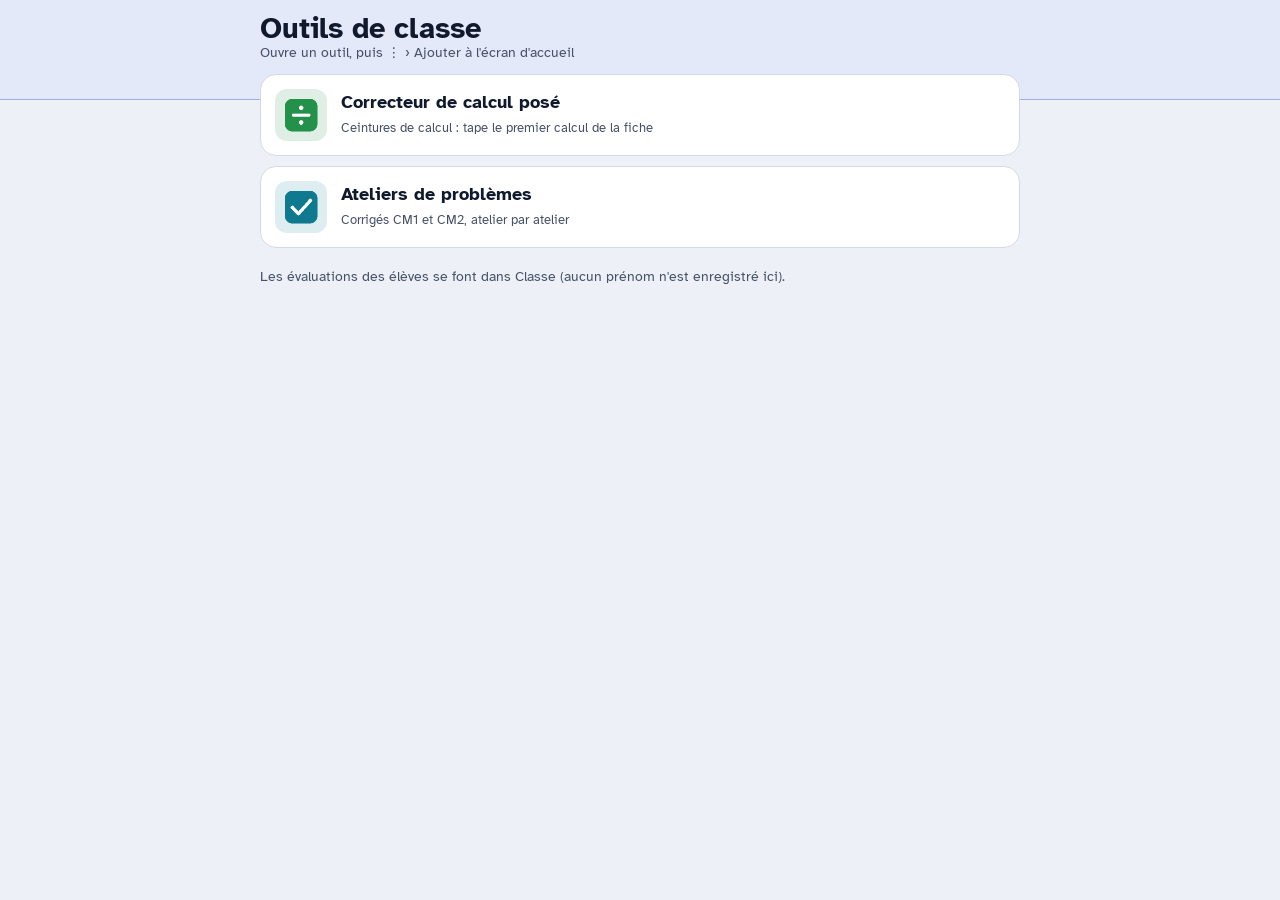
==== index.html @ e7f75148 "Correcteurs 2.0.0 : charte Repères, Ateliers de problèmes installable, évaluations dans Classe Co-Au" ====
<!doctype html>
<html lang="fr">
<head>
<meta charset="utf-8">
<meta name="viewport" content="width=device-width,initial-scale=1">
<title>Outils de classe</title>
<link href="https://fonts.googleapis.com/css2?family=Atkinson+Hyperlegible:wght@400;700&display=swap" rel="stylesheet">
<link rel="stylesheet" href="commun/charte.css">
<style>
.outils{display:grid;gap:10px;margin-top:-26px;position:relative}
.outil{display:flex;align-items:center;gap:14px;padding:14px;border-radius:var(--arrondi-l);background:var(--surface);border:1px solid var(--trait);text-decoration:none;color:var(--encre)}
.outil img{width:52px;height:52px;border-radius:12px}
.outil b{display:block;font-size:1.1rem}.outil small{color:var(--encre-douce)}
</style>
</head>
<body>
<header class="entete"><div class="shell bar"><h1>Outils de classe<small>Ouvre un outil, puis ⋮ › Ajouter à l'écran d'accueil</small></h1></div></header>
<main class="shell">
  <div class="outils">
    <a class="outil" href="correcteur/"><img src="correcteur/icon-192.png" alt=""><span><b>Correcteur de calcul posé</b><small>Ceintures de calcul : tape le premier calcul de la fiche</small></span></a>
    <a class="outil" href="problemes/"><img src="problemes/icon-192.png" alt=""><span><b>Ateliers de problèmes</b><small>Corrigés CM1 et CM2, atelier par atelier</small></span></a>
  </div>
  <p class="aide" style="margin:18px 0">Les évaluations des élèves se font dans Classe (aucun prénom n'est enregistré ici).</p>
</main>
</body>
</html>
---- commun/charte.css ----
/* Outils de classe · styles communs · Charte Repères v1 (https://claude.ai/artifact/RKLZNL68x5ANnfwqg8MiKA)
   Chaque page définit --outil (sa couleur) ; tout le reste vient d'ici. */
:root{
  --fond:#EDF1F7;--surface:#FFFFFF;--surface-2:#F4F6FA;--encre:#111A2C;--encre-douce:#475166;--trait:#D3DAE5;
  --action:#2453C7;--action-douce:#E3EBFD;--cm1:#2E8B57;--cm2:#D9772B;--valide:#1F7A45;--attention:#B45309;--danger:#B42318;
  --outil-calcul:#23914A;--outil-problemes:#0F7A8F;
  --police:"Atkinson Hyperlegible",system-ui,sans-serif;--arrondi-s:8px;--arrondi-m:12px;--arrondi-l:16px;--cible:48px;
  --outil:var(--action);--sur-outil:#FFFFFF;
}
@media (prefers-color-scheme:dark){:root{
  --fond:#0F1522;--surface:#172033;--surface-2:#1E2940;--encre:#E9EEF7;--encre-douce:#A3AEC2;--trait:#2C3852;
  --action:#7EA2FF;--action-douce:#1F2D52;--cm1:#5CC48A;--cm2:#F2A35E;--valide:#5CC97F;--attention:#F5A83C;--danger:#F97066;
  --outil-calcul:#5CC97F;--outil-problemes:#3BB8D6;--sur-outil:#0F1522;color-scheme:dark;
}}
*{box-sizing:border-box}
body{margin:0;background:var(--fond);color:var(--encre);font:16px/1.45 var(--police)}
button,input,select{font:inherit;color:inherit}
button{cursor:pointer;touch-action:manipulation}
:focus-visible{outline:2px solid var(--action);outline-offset:2px}
[hidden]{display:none!important}
.shell{width:min(100% - 28px,760px);margin-inline:auto}

/* En-tête : teinte pâle de la couleur de l'outil, jamais d'aplat vif */
.entete{background:color-mix(in srgb,var(--outil) 13%,var(--surface));border-bottom:1px solid color-mix(in srgb,var(--outil) 30%,var(--trait));padding:12px 0 38px}
.entete .bar{display:flex;align-items:center;gap:10px;min-height:var(--cible)}
.entete .tuile{flex:none;display:grid;place-items:center;width:40px;height:40px;border-radius:10px;background:var(--outil);color:var(--sur-outil)}
.entete .tuile svg{width:22px;height:22px}
.entete h1{margin:0;font-size:clamp(1.35rem,5vw,1.8rem);line-height:1.15;flex:1;min-width:0}
.entete h1 small{display:block;font-size:.85rem;font-weight:400;color:var(--encre-douce)}
.retour{display:inline-flex;align-items:center;gap:6px;min-height:var(--cible);padding:0 12px;border-radius:var(--arrondi-m);color:var(--action);text-decoration:none;font-weight:700}
.retour:hover{background:var(--surface)}

/* Cartes et boutons */
.carte{background:var(--surface);border:1px solid var(--trait);border-radius:var(--arrondi-l);padding:14px;box-shadow:0 1px 2px rgba(17,26,44,.06)}
.carte.flotte{margin-top:-26px;position:relative}
.btn{display:inline-flex;align-items:center;justify-content:center;gap:7px;min-height:var(--cible);padding:0 16px;border-radius:var(--arrondi-m);border:1px solid var(--trait);background:var(--surface);font-weight:700;text-decoration:none;color:var(--encre)}
.btn:hover{border-color:var(--encre-douce)}
.btn.plein{background:var(--outil);border-color:var(--outil);color:var(--sur-outil)}
.btn.doux{background:color-mix(in srgb,var(--outil) 12%,var(--surface));border-color:transparent}
.btn.petit{min-height:38px;padding:0 12px;font-size:.9rem}
.btn:disabled{opacity:.45;cursor:default}
.btn svg{width:18px;height:18px;flex:none}
.seg{display:inline-flex;gap:4px;padding:4px;border-radius:var(--arrondi-m);background:var(--surface-2)}
.seg button{min-height:42px;min-width:64px;border:0;border-radius:9px;background:transparent;font-weight:700}
.seg button[aria-pressed=true]{background:var(--sel,var(--outil));color:var(--sur-outil)}
.niv{display:inline-block;font-size:.72rem;font-weight:700;border-radius:var(--arrondi-s);padding:1px 7px;color:var(--sur-outil);background:var(--encre-douce);white-space:nowrap}
.niv.cm1{background:var(--cm1)}.niv.cm2{background:var(--cm2)}
.aide{color:var(--encre-douce);font-size:.9rem}
.msg{margin:8px 0 0;font-size:.9rem;color:var(--attention)}.msg:empty{display:none}

/* Évaluations (pages ouvertes dans Classe) */
.evals{margin:12px 0;background:var(--surface);border:1px solid var(--trait);border-radius:var(--arrondi-l)}
.evals>summary{display:flex;align-items:center;gap:10px;min-height:56px;padding:6px 14px;cursor:pointer;list-style:none;font-weight:700}
.evals>summary::-webkit-details-marker{display:none}
.evals>summary::after{content:'›';margin-left:auto;font-size:1.4rem;color:var(--encre-douce);transition:transform .15s}
.evals[open]>summary::after{transform:rotate(90deg)}
.evals .tuile-s{display:grid;place-items:center;width:32px;height:32px;border-radius:9px;background:var(--outil);color:var(--sur-outil);flex:none}
.evals .tuile-s svg{width:18px;height:18px}
.evals .compte{font-weight:400;color:var(--encre-douce);font-size:.9rem}
.evals .sync{font-weight:400;font-size:.8rem;color:var(--encre-douce);display:inline-flex;align-items:center;gap:5px}
.evals .sync::before{content:'';width:8px;height:8px;border-radius:50%;background:var(--valide)}
.evals .sync.att::before{background:var(--attention)}.evals .sync.err{color:var(--danger);font-weight:700}.evals .sync.err::before{background:var(--danger)}
.evbody{padding:0 14px 14px;border-top:1px solid var(--trait)}
.evtools{display:flex;flex-wrap:wrap;gap:8px;align-items:center;margin:12px 0 8px}
.evtools .seg button{min-width:0;padding:0 10px;min-height:38px;font-size:.88rem}
.evlist{list-style:none;margin:0;padding:0;display:grid;column-gap:18px}
@media (min-width:700px){.evlist{grid-template-columns:1fr 1fr}}
.evlist li{display:flex;align-items:center;justify-content:space-between;gap:8px;padding:5px 0;border-top:1px solid var(--trait);min-width:0}
.evlist .nom{min-width:0;overflow-wrap:anywhere;display:flex;flex-direction:column}
.evlist .nom small{font-size:.75rem;color:var(--encre-douce)}
.marks{display:grid;grid-template-columns:repeat(4,44px);gap:4px;flex:none}
.mk{min-height:40px;padding:0;border:1px solid var(--trait);border-radius:var(--arrondi-s);font-size:.78rem;font-weight:700;background:var(--h);color:#14261F}
.mk[data-m=A]{--h:#DCEBE2;--s:#1F5C40;--si:#fff}.mk[data-m=AR]{--h:#E5F2DE;--s:#8FCB7C;--si:#12301C}
.mk[data-m=ECA]{--h:#FFF4CC;--s:#F5C842;--si:#3A2C05}.mk[data-m=NA]{--h:#F9E3E3;--s:#B42318;--si:#fff}
.mk[aria-pressed=true]{background:var(--s);color:var(--si);border:2px solid var(--encre)}
.mk[aria-pressed=true]::before{content:'✓ ';font-size:.8em}
.evplace{margin-top:10px}.evplace>summary{cursor:pointer;font-weight:700;padding:6px 0}
.evplace select{border:1px solid var(--trait);border-radius:var(--arrondi-s);background:var(--surface);padding:4px 6px}
.legende{margin:10px 0 0;font-size:.82rem;color:var(--encre-douce)}

/* Lien vers Classe dans l'appli installée */
.vers-classe{display:flex;align-items:center;gap:10px;flex-wrap:wrap;margin:12px 0;padding:10px 14px;border-radius:var(--arrondi-l);background:var(--action-douce);font-size:.92rem}

.toast{position:fixed;left:50%;bottom:calc(84px + env(safe-area-inset-bottom));transform:translateX(-50%);background:var(--encre);color:var(--fond);padding:10px 16px;border-radius:var(--arrondi-m);opacity:0;transition:opacity .2s;pointer-events:none;z-index:50;max-width:90vw}
.toast.on{opacity:1}
@media print{.entete,.evals,.vers-classe,.dock,.nav,.toast{display:none!important}}
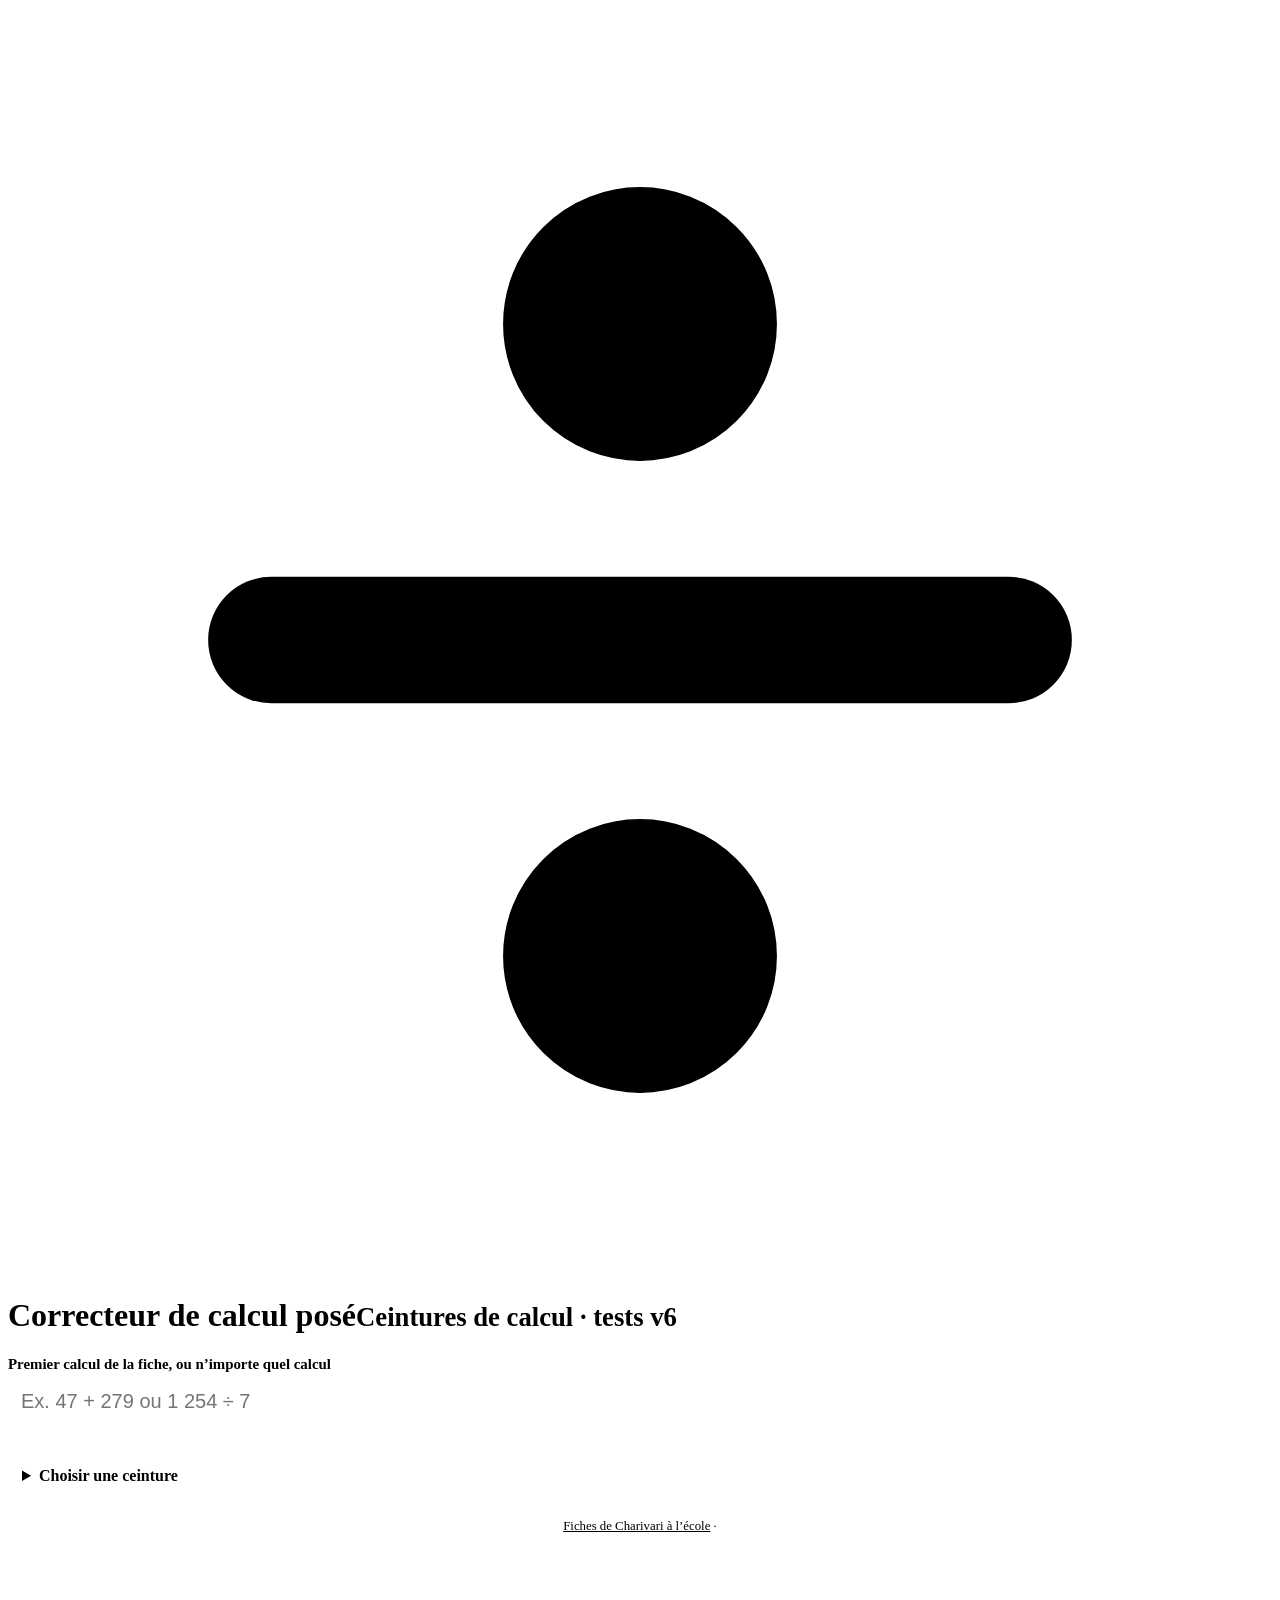
==== commit 3392532b: "Add files via upload" ====
--- a/index.html
+++ b/index.html
@@ -1,26 +1,463 @@
 <!doctype html>
+<!-- TECHNIQUE
+Fiche d'identité
+- Rôle : corriger vite une fiche de ceinture de calcul posé (Charivari) en tapant son premier calcul, et évaluer les élèves fiche par fiche.
+- Quand : en classe, pendant ou après les ceintures, téléphone en main ; le soir sur l'ordinateur pour faire le point.
+- Où : téléphone (appli installée, corrigés seuls) ; Classe sur téléphone et ordinateur (corrigés + évaluations).
+- Écran n° 1 : la recherche avec le pavé numérique ; le corrigé s'affiche dès qu'une seule fiche correspond.
+- Ce qu'il ne fait pas : pas de liste d'élèves à lui (elle vient de Classe › Maths) ; pas de problèmes (Ateliers de problèmes).
+Version : voir VERSION (et CACHE dans sw.js, à changer ensemble).
+Charte Repères v1 (commun/charte.css), couleur de l'outil --outil-calcul.
+Deux modes, un seul fichier :
+- appli installée (github.io ou ?mode=app) : corrigés seuls, hors ligne, AUCUN prénom (dépôt public) ; fichiers communs dans ../commun/
+- page de Classe (correcteur.html) : + évaluations A/AR/ECA/NA (commun/eval.js, base evals/calcul, clé « Ceinture-Fiche », ex. « Jaune-B ») ; fichiers communs dans outils/
+Données : commun/fiches-calcul.js (window.FICHES_CALCUL). Calculs exacts en BigInt (pas d'erreur d'arrondi sur les décimaux).
+Historique :
+- 2.3.0 (2026-11-15) 5 derniers calculs de la calculatrice sous le pavé quand le champ est vide (localStorage « correcteur-derniers-calculs », par appareil) ;
+  gardés quand on quitte le calcul (Nouveau calcul, Échap, Entrée, champ vidé, appli mise de côté), touche pour reprendre, « Effacer la liste » confirmé.
+- 2.2.0 (2026-11-15) plus de 2e cadre de saisie (les 2 fiches au même 1er calcul sont proposées en boutons, avec leur 2e calcul) ;
+  calculatrice libre : un calcul complet qui n'ouvre aucune fiche affiche son résultat sous le pavé (étapes au toucher),
+  division à l'unité, au dixième et au centième avec le reste ; + et − acceptent plusieurs nombres.
+- 2.1.0 (2026-11-15) un « A » sur une fiche valide aussi en A les ceintures précédentes pas encore validées (clé de ceinture seule, ex. « Blanche » : on n'écrit jamais sur les fiches) ;
+  réglage « Ceintures d'avant : auto » (localStorage, par appareil, oui par défaut) ; une seule étape à annuler (setMany).
+- 2.0.0 (2026-11-15) charte Repères, évaluations dans Classe (filtre par groupe, ceinture acquise, PDF, Ctrl+Z), fiches dans un fichier de données.
+- 1.0.0 (2026-11-15) version reçue + installation, bouton Retour, Échap, numéro de version.
+-->
 <html lang="fr">
 <head>
 <meta charset="utf-8">
 <meta name="viewport" content="width=device-width,initial-scale=1">
-<title>Outils de classe</title>
+<meta name="theme-color" content="#E0EFE5">
+<title>Correcteur de calcul posé</title>
+<link rel="preconnect" href="https://fonts.googleapis.com"><link rel="preconnect" href="https://fonts.gstatic.com" crossorigin>
 <link href="https://fonts.googleapis.com/css2?family=Atkinson+Hyperlegible:wght@400;700&display=swap" rel="stylesheet">
-<link rel="stylesheet" href="commun/charte.css">
+<script>
+var MODE_APP = /github\.io$/.test(location.hostname) || /[?&]mode=app/.test(location.search);
+var COMMUN = MODE_APP ? '../commun/' : 'outils/';
+document.write('<link rel="stylesheet" href="' + COMMUN + 'charte.css">');
+if (MODE_APP) document.write('<link rel="manifest" href="manifest.webmanifest"><link rel="icon" href="icon-192.png"><link rel="apple-touch-icon" href="icon-192.png">');
+</script>
 <style>
-.outils{display:grid;gap:10px;margin-top:-26px;position:relative}
-.outil{display:flex;align-items:center;gap:14px;padding:14px;border-radius:var(--arrondi-l);background:var(--surface);border:1px solid var(--trait);text-decoration:none;color:var(--encre)}
-.outil img{width:52px;height:52px;border-radius:12px}
-.outil b{display:block;font-size:1.1rem}.outil small{color:var(--encre-douce)}
+:root{--outil:var(--outil-calcul)}
+main{padding-bottom:100px}
+label{display:block;font-weight:700;margin-bottom:6px;font-size:.93rem}
+.saisie{width:100%;border:1px solid var(--trait);border-radius:var(--arrondi-m);padding:11px 13px;font-size:1.25rem;background:var(--surface-2);min-height:var(--cible)}
+#history{display:flex;flex-wrap:wrap;gap:6px;margin-top:10px}#history:empty{display:none}
+#history .calc-tag{flex-basis:100%;margin:0}
+#history button{min-height:40px;border:1px solid var(--trait);background:var(--surface-2);border-radius:999px;padding:4px 12px;font-size:.88rem;font-variant-numeric:tabular-nums}
+#history button b{color:var(--outil)}
+#history .vider{color:var(--encre-douce);border-style:dashed}
+#calc-result:empty{display:none}
+#calc-result{margin-top:10px}
+#calc-result .calc{border-color:color-mix(in srgb,var(--outil) 45%,var(--trait))}
+#calc-result .answer{font-size:1.25rem}
+.calc-tag{font-size:.78rem;font-weight:700;color:var(--encre-douce);margin:0 0 2px}
+.keypad{display:grid;grid-template-columns:repeat(4,1fr);gap:6px;margin-top:10px}
+.keypad button{min-height:var(--cible);border:1px solid var(--trait);border-radius:10px;background:var(--surface-2);font-size:1.15rem;font-weight:700}
+.keypad button.op{background:color-mix(in srgb,var(--outil) 14%,var(--surface));color:var(--encre)}
+#status{font-size:.9rem;color:var(--encre-douce);margin:10px 0 0}#status:empty{display:none}
+#choices{display:flex;flex-wrap:wrap;gap:7px}#choices:empty{display:none}
+.choice{border:1px solid var(--trait);background:var(--surface);border-radius:10px;padding:9px 11px;text-align:left;margin-top:8px;font-size:.9rem;min-height:var(--cible)}
+.choice.go{background:var(--outil);border-color:var(--outil);color:var(--sur-outil);font-weight:700}
+.choice small{display:block;color:var(--encre-douce);margin-top:2px}
+#correction{margin-top:18px}
+.sheet-title{display:flex;align-items:center;gap:12px;background:var(--surface);border:1px solid var(--trait);border-radius:var(--arrondi-l);padding:12px 14px;margin-bottom:8px}
+.ceint{flex:none;width:40px;height:40px;border-radius:10px;background:var(--belt);box-shadow:inset 0 0 0 1px rgba(0,0,0,.12);display:grid;place-items:center;color:#fff;font-weight:700}
+h2{font-size:1.2rem;margin:0}
+.sheet-title p{margin:0;color:var(--encre-douce);font-size:.86rem}
+.calc{border:1px solid var(--trait);background:var(--surface);border-radius:var(--arrondi-m);margin:6px 0}
+.calc summary{display:grid;grid-template-columns:26px minmax(0,1fr) auto 12px;align-items:center;gap:8px;padding:10px 12px;min-height:54px;cursor:pointer;list-style:none}
+.calc summary::-webkit-details-marker{display:none}
+.calc summary::after{content:'›';font-size:1.4rem;color:var(--encre-douce)}
+.calc[open] summary::after{transform:rotate(90deg)}
+.num{color:var(--encre-douce);font-size:.78rem;text-align:center}
+.expr,.answer,.work{font-variant-numeric:tabular-nums}
+.expr{font-size:clamp(.88rem,3.4vw,1.05rem);font-weight:700}
+.answer{text-align:right;font-weight:700;color:var(--outil);white-space:nowrap;font-size:1.05rem}
+.expr small,.answer small{display:block;font-size:.74rem;font-weight:400;color:var(--encre-douce);margin-top:2px}
+.work{padding:12px 14px;border-top:1px solid var(--trait);background:var(--surface-2);border-radius:0 0 var(--arrondi-m) var(--arrondi-m);font-size:.92rem;overflow:auto}
+.work p{margin:8px 0 0}
+.stack{display:grid;grid-template-columns:max-content auto;gap:4px 12px;align-items:center;width:max-content;max-width:100%}
+.stack code{text-align:right;white-space:pre;font-size:1rem}
+.stack small{color:var(--encre-douce)}
+.rule{height:1px;background:var(--encre-douce);grid-column:1/2}
+.division{border-collapse:collapse;width:100%;text-align:right;white-space:nowrap}
+.division th,.division td{padding:5px 3px;border-bottom:1px solid var(--trait)}
+.division th{font-size:.78rem;color:var(--encre-douce)}
+.browse{margin-top:17px;background:var(--surface);border:1px solid var(--trait);border-radius:var(--arrondi-l);padding:8px 14px}
+.browse summary{cursor:pointer;font-weight:700;padding:8px 0}
+.belt{display:flex;align-items:center;gap:8px;border-top:1px solid var(--trait);padding:6px 0}
+.belt .dot{flex:none;width:22px;height:22px;border-radius:6px;background:var(--belt);box-shadow:inset 0 0 0 1px rgba(0,0,0,.12)}
+.belt span{flex:1;font-size:.95rem;font-weight:700}
+.belt button{min-width:44px;min-height:44px;border:1px solid var(--trait);background:var(--surface-2);border-radius:var(--arrondi-s);font-weight:700}
+.belt button[aria-current=true]{background:var(--outil);border-color:var(--outil);color:var(--sur-outil)}
+footer{text-align:center;margin:18px 0;font-size:.8rem;color:var(--encre-douce)}
+footer a{color:var(--encre-douce)}
+.dock{position:fixed;bottom:0;left:0;right:0;text-align:center;background:color-mix(in srgb,var(--fond) 94%,transparent);padding:9px 15px calc(9px + env(safe-area-inset-bottom));border-top:1px solid var(--trait);z-index:5}
+.dock .btn{width:min(100%,608px)}
 </style>
 </head>
 <body>
-<header class="entete"><div class="shell bar"><h1>Outils de classe<small>Ouvre un outil, puis ⋮ › Ajouter à l'écran d'accueil</small></h1></div></header>
+<header class="entete"><div class="shell bar">
+  <a class="retour" href="index.html" id="back" data-cnav-hide hidden>← Classe</a>
+  <span class="tuile" aria-hidden="true"><svg viewBox="0 0 24 24" fill="none" stroke="currentColor" stroke-width="2.4" stroke-linecap="round"><circle cx="12" cy="6" r="1.4" fill="currentColor"/><path d="M5 12h14"/><circle cx="12" cy="18" r="1.4" fill="currentColor"/></svg></span>
+  <h1>Correcteur de calcul posé<small>Ceintures de calcul · tests v6</small></h1>
+</div></header>
 <main class="shell">
-  <div class="outils">
-    <a class="outil" href="correcteur/"><img src="correcteur/icon-192.png" alt=""><span><b>Correcteur de calcul posé</b><small>Ceintures de calcul : tape le premier calcul de la fiche</small></span></a>
-    <a class="outil" href="problemes/"><img src="problemes/icon-192.png" alt=""><span><b>Ateliers de problèmes</b><small>Corrigés CM1 et CM2, atelier par atelier</small></span></a>
-  </div>
-  <p class="aide" style="margin:18px 0">Les évaluations des élèves se font dans Classe (aucun prénom n'est enregistré ici).</p>
+  <section class="carte flotte" aria-label="Recherche de fiche">
+    <label for="first">Premier calcul de la fiche, ou n’importe quel calcul</label>
+    <input id="first" class="saisie" placeholder="Ex. 47 + 279 ou 1 254 ÷ 7" autocomplete="off" spellcheck="false" inputmode="none">
+    <div id="keypad" class="keypad" aria-label="Clavier de calcul"></div>
+    <div id="history" aria-label="Derniers calculs"></div>
+    <p id="status" role="status"></p>
+    <div id="calc-result" aria-live="polite"></div>
+    <div id="choices"></div>
+  </section>
+  <section id="correction" aria-label="Corrigé" hidden></section>
+  <details id="browse" class="browse">
+    <summary>Choisir une ceinture</summary>
+    <div id="catalog"></div>
+  </details>
+  <div id="evals-app"></div>
+  <footer><a href="https://www.charivarialecole.fr/archives/8508">Fiches de Charivari à l’école</a> · <span id="version"></span></footer>
 </main>
+<div class="dock" id="dock" hidden><button class="btn plein" id="reset" type="button" title="Nouvelle fiche (Échap)">↺ &nbsp;Nouvelle fiche</button></div>
+<div id="toast" class="toast" role="status"></div>
+<script>document.write('<script src="' + COMMUN + 'fiches-calcul.js"><\/script>' + (MODE_APP ? '' : '<script src="' + COMMUN + 'eval.js"><\/script>'));</script>
+<script>
+const VERSION = "2.3.0";
+const CLASSE_URL = "https://claude.ai/artifact/Fjw3PS19NxsGxkekSUaoZA";
+const SOURCE_FICHES = window.FICHES_CALCUL;
+const belts = SOURCE_FICHES.trim().split(/\n(?=[A-Z][^\n]*\|)/).map(block => {
+  const [head, ...variants] = block.split("\n");
+  const [name, color, precision] = head.split("|");
+  return {name, color, sheets: variants.map((line, index) => ({
+    name, color, label: "ABC"[index] ?? "D",
+    printLabel: name === "Brillante" && index === 2 ? "A" : null,
+    operations: line.split(";").map(raw => {
+      const [expression, rank] = raw.split("@");
+      return {expression, rank: Number(rank ?? precision)};
+    })
+  }))};
+});
+const sheets = belts.flatMap(belt => belt.sheets);
+const get = id => document.getElementById(id);
+const first = get("first"), correction = get("correction");
+const glyph = {"+":"+","-":"−","*":"×","/":"÷"};
+const places = ["unités","dizaines","centaines","milliers","dizaines de milliers","centaines de milliers"];
+const precisionNames = ["unités","dixièmes","centièmes","millièmes"];
+const power = n => 10n ** BigInt(n);
+const scale = s => s.split(".")[1]?.length ?? 0;
+const integer = s => BigInt(s.replace(".", ""));
+const scaled = (s, n) => integer(s) * power(n - scale(s));
+const spaced = s => s.replace(/\B(?=(\d{3})+(?!\d))/g, " ");
+function format(value, decimals = 0, fixed = false, group = true) {
+  const sign = value < 0n ? "−" : "";
+  const digits = (value < 0n ? -value : value).toString().padStart(decimals + 1, "0");
+  const units = decimals ? digits.slice(0, -decimals) : digits;
+  let fraction = decimals ? digits.slice(-decimals) : "";
+  if (!fixed) fraction = fraction.replace(/0+$/, "");
+  return sign + (group ? spaced(units) : units) + (fraction ? "," + fraction : "");
+}
+const pretty = expression => expression.replace(/\d+(?:\.\d+)?|[+*/-]/g, token =>
+  glyph[token] ? " " + glyph[token] + " " : format(integer(token), scale(token), true));
+const normalize = input => input.toLowerCase().replace(/\s/g, "").replace(/[x×]/g,"*")
+  .replace(/[÷:]/g,"/").replace(/−/g,"-").replace(/,/g,".").replace(/=$/,"");
+const parse = expression => expression.split(/([+*/-])/);
+function divide(a, b, rank) {
+  const divisor = integer(b);
+  const digits = a.split(".");
+  const fractional = (digits[1] ?? "").padEnd(rank, "0").slice(0, rank);
+  const columns = digits[0] + fractional;
+  let remainder = 0n, quotient = 0n;
+  const steps = [];
+  for (let i = 0; i < columns.length; i++) {
+    const current = remainder * 10n + BigInt(columns[i]);
+    const digit = current / divisor;
+    const product = digit * divisor;
+    remainder = current - product;
+    quotient = quotient * 10n + digit;
+    const place = digits[0].length - 1 - i;
+    if (steps.length || digit || place <= 0) {
+      steps.push({place, current, digit, product, remainder});
+    }
+  }
+  const remainderRank = Math.max(scale(a), rank);
+  const rest = scaled(a, remainderRank) - divisor * quotient * power(remainderRank - rank);
+  return {quotient, remainder: rest, remainderRank, steps};
+}
+function stackRow(number, label = "") {
+  return "<code>" + number + "</code><small>" + label + "</small>";
+}
+const rule = '<div class="rule"></div><span></span>';
+function solve(operation) {
+  const {expression, rank} = operation;
+  const [a, op, b] = parse(expression);
+  if (op === "/") {
+    const {quotient, remainder, remainderRank, steps} = divide(a, b, rank);
+    const rankLabel = rank === 1 ? "Au dixième" : rank === 2 ? "Au centième" : "";
+    const rows = steps.map(step => {
+      const label = step.place < 0 ? precisionNames[-step.place] : places[step.place];
+      return "<tr><td>" + [label, step.current, step.digit, step.product, step.remainder].join("</td><td>") + "</td></tr>";
+    }).join("");
+    return {
+      hint: rankLabel,
+      answer: format(quotient, rank, true) + "<small>Reste " + format(remainder) +
+        (remainderRank ? " " + precisionNames[remainderRank] : "") + "</small>",
+      work: '<table class="division"><thead><tr><th>Rang</th><th>À diviser</th><th>Chiffre</th><th>Produit</th><th>Reste</th></tr></thead><tbody>' +
+        rows + "</tbody></table><p>" + pretty(a) + " = " + format(quotient, rank, true) +
+        " × " + pretty(b) + " + " + format(remainder, remainderRank) + "</p>"
+    };
+  }
+  /* + et − : autant de nombres qu'on veut (ex. 120 − 35 − 8) */
+  const parts = parse(expression), nums = parts.filter((_, i) => i % 2 === 0), signs = parts.filter((_, i) => i % 2);
+  const d = Math.max(...nums.map(scale));
+  const result = op === "*" ? integer(a) * integer(b) :
+    nums.reduce((sum, n, i) => i === 0 ? scaled(n,d) : signs[i - 1] === "-" ? sum - scaled(n,d) : sum + scaled(n,d), 0n);
+  const raw = (v,n) => format(v,n,true,false);
+  const totalDecimals = op === "*" ? scale(a) + scale(b) : d;
+  let work;
+  if (op === "*") {
+    const multiplier = b.replace(".", "");
+    let rows = stackRow(integer(a)) + stackRow("× " + integer(b)) + rule;
+    if (multiplier.length > 1) {
+      rows += [...multiplier].reverse().map((digit, i) =>
+        stackRow(integer(a) * BigInt(digit) * power(i), digit + " · " + places[i])).join("") + rule;
+    }
+    rows += stackRow(result);
+    work = '<div class="stack">' + rows + "</div>";
+    if (totalDecimals) {
+      work += "<p>Replacer la virgule à " + totalDecimals + " chiffre" +
+        (totalDecimals > 1 ? "s" : "") + " de la droite → <b>" +
+        format(result,totalDecimals,true) + "</b></p>";
+    }
+  } else {
+    work = '<div class="stack">' + nums.map((n, i) => stackRow((i ? glyph[signs[i - 1]] + " " : "") + raw(scaled(n,d),d))).join("") +
+      rule + stackRow(raw(result,d)) + "</div>";
+  }
+  return {answer: format(result,totalDecimals), hint: "", work};
+}
+let shown, store = null, panel = null;
+const evalHost = document.createElement("div");
+const sheetKey = s => s.name + "-" + s.label;
+function show(sheet, scroll = false) {
+  if (sheet === shown && !scroll) return;
+  shown = sheet;
+  correction.hidden = !sheet;
+  get("dock").hidden = !sheet;
+  markCatalog();
+  if (!sheet) { correction.replaceChildren(); return; }
+  const heading = '<div class="sheet-title" style="--belt:' + sheet.color + '"><span class="ceint" aria-hidden="true">' + sheet.label + '</span><div><h2>' + title(sheet) +
+    "</h2><p>Touche un calcul pour voir les étapes.</p></div></div>";
+  const rows = sheet.operations.map((operation, i) => {
+    const solved = solve(operation);
+    return '<details class="calc"><summary><span class="num">' + (i + 1) + '</span><span class="expr">' + pretty(operation.expression) +
+      (solved.hint ? "<small>" + solved.hint + "</small>" : "") + '</span><span class="answer">' + solved.answer + '</span></summary><div class="work">' + solved.work + "</div></details>";
+  }).join("");
+  correction.innerHTML = heading + rows;
+  correction.querySelector(".sheet-title").after(evalHost);
+  if (panel) panel.render();
+  if (scroll) {
+    if (!history.state?.fiche) history.pushState({fiche: 1}, "");
+    correction.scrollIntoView({block: "start", behavior: "smooth"});
+  }
+}
+const title = sheet => sheet.name + " · " + sheet.label + (sheet.printLabel ? " (A sur le PDF)" : "");
+function exact(expr, query) { return expr === query || expr.split(/[+*/-]/)[0] === query; }
+/* Calculatrice libre : un calcul complet qui n'est pas le 1er d'une fiche.
+   Renvoie {html} (résultat + étapes repliées), {error} (calcul complet mais impossible) ou null (saisie pas finie). */
+const COMPLETE = /^\d+(\.\d+)?([+*/-]\d+(\.\d+)?)+$/;
+function calculator(query) {
+  if (!COMPLETE.test(query)) return null;
+  const parts = parse(query), signs = parts.filter((_, i) => i % 2);
+  if (signs.length > 1 && signs.some(s => s === "*" || s === "/"))
+    return {error: "Pour × et ÷, tape un seul calcul à la fois (ex. 47 × 28)."};
+  const line = (operation, tag) => {
+    const solved = solve(operation);
+    return '<details class="calc"><summary><span class="num">=</span><span class="expr">' + pretty(operation.expression) +
+      "<small>" + (tag || "Touche pour voir les étapes") + '</small></span><span class="answer">' + solved.answer +
+      '</span></summary><div class="work">' + solved.work + "</div></details>";
+  };
+  if (signs[0] === "/") {
+    const divisor = parts[2];
+    if (scale(divisor)) return {error: "Le diviseur doit être un nombre entier."};
+    if (integer(divisor) === 0n) return {error: "On ne peut pas diviser par 0."};
+    return {html: '<p class="calc-tag">Calculatrice · touche une ligne pour les étapes</p>' +
+      [[0, "À l’unité"], [1, "Au dixième"], [2, "Au centième"]].map(([rank, tag]) => line({expression: query, rank}, tag)).join("")};
+  }
+  return {html: '<p class="calc-tag">Calculatrice</p>' + line({expression: query, rank: 0})};
+}
+/* Derniers calculs de la calculatrice (5 au plus, sur cet appareil, jamais de prénom).
+   Un calcul est gardé quand on le quitte : Nouveau calcul, Échap, Entrée, champ vidé ou appli mise de côté. */
+const RECENT_KEY = "correcteur-derniers-calculs";
+let recent = [], pending = null;
+try { recent = JSON.parse(localStorage.getItem(RECENT_KEY)) || []; } catch {}
+function saveRecent() { try { localStorage.setItem(RECENT_KEY, JSON.stringify(recent)); } catch {} }
+function keepPending() {
+  if (!pending) return;
+  recent = [pending, ...recent.filter(e => e !== pending)].slice(0, 5);
+  pending = null; saveRecent();
+}
+function shortAnswer(expression) {
+  try { return solve({expression, rank: 0}).answer.replace(/<small>Reste /, " r ").replace(/<[^>]+>/g, ""); } catch { return ""; }
+}
+function renderHistory(query) {
+  const box = get("history");
+  box.replaceChildren();
+  if (query || !recent.length) return;
+  box.innerHTML = '<p class="calc-tag">Derniers calculs · touche pour le reprendre</p>';
+  for (const expression of recent) {
+    const b = document.createElement("button");
+    b.type = "button";
+    b.innerHTML = pretty(expression) + " = <b>" + shortAnswer(expression) + "</b>";
+    b.onclick = () => { first.value = pretty(expression).trim(); update(); };
+    box.append(b);
+  }
+  const clear = document.createElement("button");
+  clear.type = "button"; clear.className = "vider"; clear.textContent = "✕ Effacer la liste";
+  clear.onclick = () => { if (confirm("Effacer les " + recent.length + " derniers calculs ?")) { recent = []; saveRecent(); renderHistory(""); } };
+  box.append(clear);
+}
+function update() {
+  const query = normalize(first.value), choices = get("choices"), calcBox = get("calc-result");
+  if (!query) keepPending();
+  renderHistory(query);
+  choices.replaceChildren();
+  const candidates = query ? sheets.filter(s => s.operations[0].expression.startsWith(query)) : [];
+  const matches = candidates.filter(s => exact(s.operations[0].expression, query));
+  /* Deux fiches peuvent commencer par le même calcul : on propose les deux, avec leur 2e calcul pour les départager. */
+  const ambiguous = matches.length > 1;
+  const list = ambiguous ? matches : matches.length ? [] : candidates;
+  const found = matches.length === 1 ? matches[0] : null;
+  const calc = !matches.length ? calculator(query) : null;
+  show(found);
+  calcBox.innerHTML = calc?.html ?? "";
+  if (calc?.html) pending = query;
+  get("status").textContent = !query ? "" : found ? title(found) : ambiguous ? "Ce calcul commence " + matches.length + " fiches : choisis la bonne." :
+    calc?.error ? calc.error : calc ? (list.length ? "" : "Ce calcul n’est le premier d’aucune fiche.") :
+    !candidates.length ? "Aucune fiche ne commence par ce calcul." : candidates.length > 1 ? candidates.length + " fiches correspondent." : "Continue la saisie ou ouvre la fiche proposée.";
+  get("dock").hidden = !found && !calc?.html;
+  get("reset").textContent = "↺\u00a0 " + (found || !calc?.html ? "Nouvelle fiche" : "Nouveau calcul");
+  if (found) {
+    const jump = document.createElement("button");
+    jump.className = "choice go"; jump.textContent = "Voir le corrigé ↓";
+    jump.onclick = () => show(found, true);
+    choices.append(jump);
+  } else if (list.length <= 8) {
+    for (const sheet of list) {
+      const b = document.createElement("button");
+      b.className = "choice";
+      b.innerHTML = (calc?.html ? "Fiche " : "") + title(sheet) + "<small>" + pretty(sheet.operations[0].expression) + (ambiguous ? " · puis " + pretty(sheet.operations[1].expression) : "") + "</small>";
+      b.onclick = () => show(sheet, true);
+      choices.append(b);
+    }
+  }
+}
+function markCatalog() {
+  for (const b of document.querySelectorAll("#catalog button")) b.setAttribute("aria-current", String(!!shown && b.dataset.k === sheetKey(shown)));
+}
+function init() {
+  first.addEventListener("input", update);
+  first.addEventListener("keydown", e => { if (e.key === "Enter") { keepPending(); if (shown) show(shown, true); } });
+  document.addEventListener("visibilitychange", () => { if (document.hidden) keepPending(); });
+  for (const key of ["7","8","9","÷","4","5","6","×","1","2","3","−",",","0","⌫","+"]) {
+    const b = document.createElement("button");
+    b.type = "button"; b.textContent = key;
+    if (key === "⌫") b.setAttribute("aria-label", "Effacer un caractère");
+    if ("÷×−+".includes(key)) b.className = "op";
+    b.addEventListener("pointerdown", e => e.preventDefault());
+    b.onclick = () => {
+      const f = first, start = f.selectionStart, end = f.selectionEnd;
+      const from = key === "⌫" && start === end ? Math.max(0, start - 1) : start;
+      f.setRangeText(key === "⌫" ? "" : key, from, end, "end");
+      f.focus({preventScroll: true});
+      f.dispatchEvent(new Event("input"));
+    };
+    get("keypad").append(b);
+  }
+  for (const belt of belts) {
+    const row = document.createElement("div");
+    row.className = "belt"; row.style.setProperty("--belt", belt.color);
+    const dot = document.createElement("i"); dot.className = "dot";
+    const name = document.createElement("span"); name.textContent = belt.name;
+    row.append(dot, name);
+    for (const sheet of belt.sheets) {
+      const b = document.createElement("button");
+      b.textContent = sheet.label; b.dataset.k = sheetKey(sheet);
+      b.setAttribute("aria-label", title(sheet));
+      b.onclick = () => { get("browse").open = false; show(sheet, true); };
+      row.append(b);
+    }
+    get("catalog").append(row);
+  }
+  get("reset").onclick = () => { if (history.state?.fiche) history.back(); else newSheet(); };
+  addEventListener("popstate", () => newSheet());
+  document.addEventListener("keydown", e => { if (e.key === "Escape") get("reset").click(); });
+  get("version").textContent = "version " + VERSION;
+  renderHistory("");
+}
+function newSheet() {
+  first.value = "";
+  get("browse").open = false;
+  update();
+  first.focus({preventScroll: true});
+  window.scrollTo({top: 0, behavior: "smooth"});
+}
+
+/* Évaluations (seulement dans Classe) */
+const beltOf = {};
+belts.forEach((b, i) => b.sheets.forEach(s => beltOf[sheetKey(s)] = i));
+/* Une ceinture est validée si une de ses fiches a « A », ou si elle a été validée automatiquement (clé = nom de la ceinture seul). */
+const validated = (b, name) => store.get(b.name, name) === "A" || b.sheets.some(s => store.get(sheetKey(s), name) === "A");
+function acquired(name) { /* plus haute ceinture validée */
+  for (let i = belts.length - 1; i >= 0; i--) if (validated(belts[i], name)) return i;
+  return -1;
+}
+let autoPrev = true;
+try { autoPrev = localStorage.getItem("calcul-auto-precedentes") !== "0"; } catch {}
+function onMark(key, name, m) {
+  const changes = [{key, name, m}];
+  if (m === "A" && autoPrev) for (let i = 0; i < beltOf[key]; i++)
+    if (!validated(belts[i], name)) changes.push({key: belts[i].name, name, m: "A"});
+  store.setMany(changes);
+  if (changes.length > 1) Evals.toast(name + " : " + (changes.length - 1) + " ceinture" + (changes.length > 2 ? "s" : "") + " d’avant validée" + (changes.length > 2 ? "s" : "") + " aussi");
+}
+function pupils() {
+  const b = shown && belts[beltOf[sheetKey(shown)]];
+  return store.roster.map(p => {
+    const i = acquired(p.name), auto = b && store.get(b.name, p.name) === "A";
+    return {...p, info: p.group + (i >= 0 ? " · ceinture " + belts[i].name.toLowerCase() : "") + (auto ? " · " + b.name.toLowerCase() + " validée auto" : "")};
+  });
+}
+async function startEvals() {
+  if (MODE_APP) {
+    get("evals-app").innerHTML = '<div class="vers-classe"><span>👥 Les évaluations des élèves se font dans <b>Classe</b> › Outils et réglages › Maths.</span><a class="btn petit" href="' + CLASSE_URL + '" target="_blank" rel="noopener">Ouvrir Classe ↗</a></div>';
+    return;
+  }
+  get("back").hidden = false;
+  try {
+    store = await Evals.start("calcul", VERSION);
+    panel = new Evals.Panel(evalHost, {store, key: () => shown && sheetKey(shown), pupils, filters: true, pdf: exportPdf, onMark,
+      extra: () => '<button type="button" class="btn petit" data-ev="x" aria-pressed="' + autoPrev + '" title="Un A valide aussi les ceintures d’avant pas encore validées">' + (autoPrev ? "✓" : "✗") + " Ceintures d’avant : " + (autoPrev ? "auto" : "non") + "</button>",
+      onExtra: () => { autoPrev = !autoPrev; try { localStorage.setItem("calcul-auto-precedentes", autoPrev ? "1" : "0"); } catch {} }});
+  } catch (e) {
+    evalHost.innerHTML = '<div class="vers-classe"><span>⚠ Les évaluations n’ont pas pu se charger (base de Classe injoignable).</span><button class="btn petit" type="button" id="retry">↻ Réessayer</button></div>';
+    get("retry").onclick = startEvals;
+  }
+}
+function exportPdf() {
+  const rows = store.roster.map(p => ({name: p.name, cells: belts.map(b => {
+    const l = store.last([b.name].concat(b.sheets.map(sheetKey)), p.name);
+    return l ? {m: l.m, t: l.m + " · " + (l.key === b.name ? "auto" : l.key.split("-").pop())} : null;
+  })}));
+  return Evals.pdf({sections: [{title: "Ceintures de calcul posé", sub: "Dernière évaluation de chaque ceinture (code · fiche, « auto » = validée par une ceinture suivante)", cols: belts.map(b => b.name), rows}],
+    filename: "evaluations-ceintures-calcul.pdf", color: "#23914A", colsPerPage: 11});
+}
+
+init();
+startEvals();
+if (MODE_APP && "serviceWorker" in navigator && location.protocol === "https:") navigator.serviceWorker.register("./sw.js").catch(() => {});
+</script>
+<script>if (!MODE_APP) document.write('<script src="side-nav.js" defer><\/script>');</script>
 </body>
 </html>
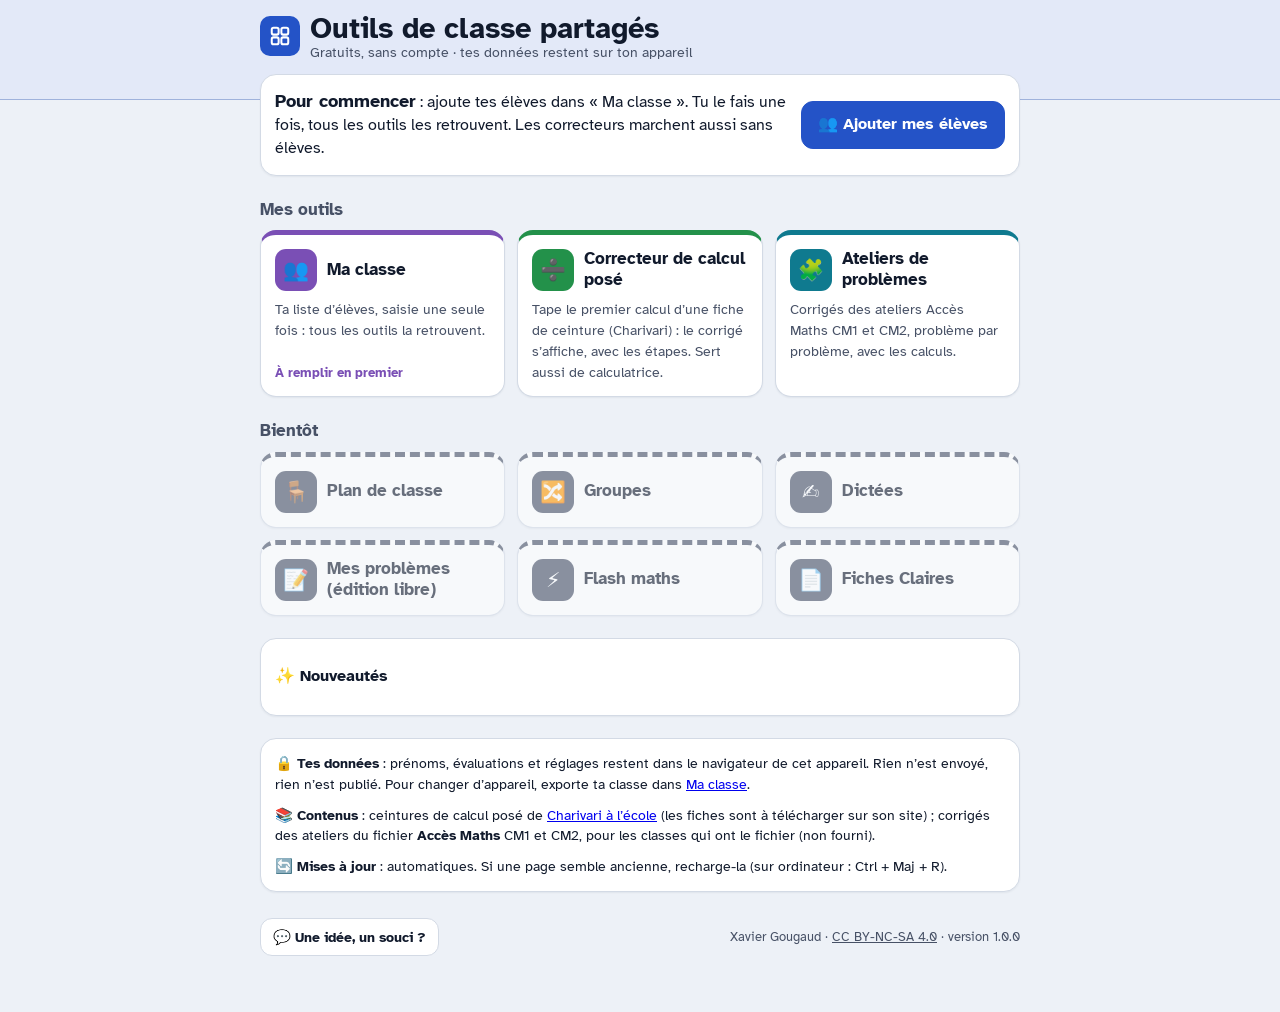
==== commit 8765975c: "Outils de classe partagés 1.0.0 : portail, Ma classe, correcteurs en mode kit - Portail à la racine " ====
--- a/index.html
+++ b/index.html
@@ -1,463 +1,127 @@
 <!doctype html>
 <!-- TECHNIQUE
+Portail « Outils de classe partagés » (kit pour les collègues de la circonscription).
 Fiche d'identité
-- Rôle : corriger vite une fiche de ceinture de calcul posé (Charivari) en tapant son premier calcul, et évaluer les élèves fiche par fiche.
-- Quand : en classe, pendant ou après les ceintures, téléphone en main ; le soir sur l'ordinateur pour faire le point.
-- Où : téléphone (appli installée, corrigés seuls) ; Classe sur téléphone et ordinateur (corrigés + évaluations).
-- Écran n° 1 : la recherche avec le pavé numérique ; le corrigé s'affiche dès qu'une seule fiche correspond.
-- Ce qu'il ne fait pas : pas de liste d'élèves à lui (elle vient de Classe › Maths) ; pas de problèmes (Ateliers de problèmes).
+- Rôle : mettre à disposition des collègues certains outils de Xavier, sans ses données ; chacun y met les siennes (sur son appareil) et règle les outils.
+- Quand : préparer (liste d'élèves, contenus) et en classe (correction, plan, groupes…).
+- Où : ordinateur de classe / TBI et téléphone ; un seul appareil par défaut, export / import pour en changer.
+- Écran n° 1 : une tuile par outil ; « Ma classe » mise en avant tant que la liste d'élèves est vide.
+- Ce qu'il ne fait pas : aucun stockage en ligne ; pas le cahier journal « Classe » de Xavier (jamais partagé).
 Version : voir VERSION (et CACHE dans sw.js, à changer ensemble).
-Charte Repères v1 (commun/charte.css), couleur de l'outil --outil-calcul.
-Deux modes, un seul fichier :
-- appli installée (github.io ou ?mode=app) : corrigés seuls, hors ligne, AUCUN prénom (dépôt public) ; fichiers communs dans ../commun/
-- page de Classe (correcteur.html) : + évaluations A/AR/ECA/NA (commun/eval.js, base evals/calcul, clé « Ceinture-Fiche », ex. « Jaune-B ») ; fichiers communs dans outils/
-Données : commun/fiches-calcul.js (window.FICHES_CALCUL). Calculs exacts en BigInt (pas d'erreur d'arrondi sur les décimaux).
+Choix techniques : GitHub Pages ; un seul moteur par outil (le même fichier sert dans « Classe » et dans le kit, il reconnaît où il est ouvert) ;
+  « Ma classe » (commun/ma-classe.js) = liste d'élèves commune, localStorage « kit-classe » ; toutes les clés du kit commencent par « kit- »
+  (même adresse github.io que Thêta sur l'appareil de Xavier).
+Licence : CC BY-NC-SA 4.0.
 Historique :
-- 2.3.0 (2026-11-15) 5 derniers calculs de la calculatrice sous le pavé quand le champ est vide (localStorage « correcteur-derniers-calculs », par appareil) ;
-  gardés quand on quitte le calcul (Nouveau calcul, Échap, Entrée, champ vidé, appli mise de côté), touche pour reprendre, « Effacer la liste » confirmé.
-- 2.2.0 (2026-11-15) plus de 2e cadre de saisie (les 2 fiches au même 1er calcul sont proposées en boutons, avec leur 2e calcul) ;
-  calculatrice libre : un calcul complet qui n'ouvre aucune fiche affiche son résultat sous le pavé (étapes au toucher),
-  division à l'unité, au dixième et au centième avec le reste ; + et − acceptent plusieurs nombres.
-- 2.1.0 (2026-11-15) un « A » sur une fiche valide aussi en A les ceintures précédentes pas encore validées (clé de ceinture seule, ex. « Blanche » : on n'écrit jamais sur les fiches) ;
-  réglage « Ceintures d'avant : auto » (localStorage, par appareil, oui par défaut) ; une seule étape à annuler (setMany).
-- 2.0.0 (2026-11-15) charte Repères, évaluations dans Classe (filtre par groupe, ceinture acquise, PDF, Ctrl+Z), fiches dans un fichier de données.
-- 1.0.0 (2026-11-15) version reçue + installation, bouton Retour, Échap, numéro de version.
+- 1.0.0 (2026-11-21) portail, Ma classe, Correcteurs avec évaluations au choix sur l'appareil.
 -->
 <html lang="fr">
 <head>
 <meta charset="utf-8">
 <meta name="viewport" content="width=device-width,initial-scale=1">
-<meta name="theme-color" content="#E0EFE5">
-<title>Correcteur de calcul posé</title>
+<meta name="theme-color" content="#E3EBFD">
+<title>Outils de classe partagés</title>
+<meta name="description" content="Outils de classe gratuits, sans compte : correcteurs de calcul posé et d’ateliers de problèmes, liste d’élèves sur ton appareil.">
+<link rel="manifest" href="manifest.webmanifest"><link rel="icon" href="icon-192.png"><link rel="apple-touch-icon" href="icon-192.png">
 <link rel="preconnect" href="https://fonts.googleapis.com"><link rel="preconnect" href="https://fonts.gstatic.com" crossorigin>
 <link href="https://fonts.googleapis.com/css2?family=Atkinson+Hyperlegible:wght@400;700&display=swap" rel="stylesheet">
-<script>
-var MODE_APP = /github\.io$/.test(location.hostname) || /[?&]mode=app/.test(location.search);
-var COMMUN = MODE_APP ? '../commun/' : 'outils/';
-document.write('<link rel="stylesheet" href="' + COMMUN + 'charte.css">');
-if (MODE_APP) document.write('<link rel="manifest" href="manifest.webmanifest"><link rel="icon" href="icon-192.png"><link rel="apple-touch-icon" href="icon-192.png">');
-</script>
+<link rel="stylesheet" href="commun/charte.css">
 <style>
-:root{--outil:var(--outil-calcul)}
-main{padding-bottom:100px}
-label{display:block;font-weight:700;margin-bottom:6px;font-size:.93rem}
-.saisie{width:100%;border:1px solid var(--trait);border-radius:var(--arrondi-m);padding:11px 13px;font-size:1.25rem;background:var(--surface-2);min-height:var(--cible)}
-#history{display:flex;flex-wrap:wrap;gap:6px;margin-top:10px}#history:empty{display:none}
-#history .calc-tag{flex-basis:100%;margin:0}
-#history button{min-height:40px;border:1px solid var(--trait);background:var(--surface-2);border-radius:999px;padding:4px 12px;font-size:.88rem;font-variant-numeric:tabular-nums}
-#history button b{color:var(--outil)}
-#history .vider{color:var(--encre-douce);border-style:dashed}
-#calc-result:empty{display:none}
-#calc-result{margin-top:10px}
-#calc-result .calc{border-color:color-mix(in srgb,var(--outil) 45%,var(--trait))}
-#calc-result .answer{font-size:1.25rem}
-.calc-tag{font-size:.78rem;font-weight:700;color:var(--encre-douce);margin:0 0 2px}
-.keypad{display:grid;grid-template-columns:repeat(4,1fr);gap:6px;margin-top:10px}
-.keypad button{min-height:var(--cible);border:1px solid var(--trait);border-radius:10px;background:var(--surface-2);font-size:1.15rem;font-weight:700}
-.keypad button.op{background:color-mix(in srgb,var(--outil) 14%,var(--surface));color:var(--encre)}
-#status{font-size:.9rem;color:var(--encre-douce);margin:10px 0 0}#status:empty{display:none}
-#choices{display:flex;flex-wrap:wrap;gap:7px}#choices:empty{display:none}
-.choice{border:1px solid var(--trait);background:var(--surface);border-radius:10px;padding:9px 11px;text-align:left;margin-top:8px;font-size:.9rem;min-height:var(--cible)}
-.choice.go{background:var(--outil);border-color:var(--outil);color:var(--sur-outil);font-weight:700}
-.choice small{display:block;color:var(--encre-douce);margin-top:2px}
-#correction{margin-top:18px}
-.sheet-title{display:flex;align-items:center;gap:12px;background:var(--surface);border:1px solid var(--trait);border-radius:var(--arrondi-l);padding:12px 14px;margin-bottom:8px}
-.ceint{flex:none;width:40px;height:40px;border-radius:10px;background:var(--belt);box-shadow:inset 0 0 0 1px rgba(0,0,0,.12);display:grid;place-items:center;color:#fff;font-weight:700}
-h2{font-size:1.2rem;margin:0}
-.sheet-title p{margin:0;color:var(--encre-douce);font-size:.86rem}
-.calc{border:1px solid var(--trait);background:var(--surface);border-radius:var(--arrondi-m);margin:6px 0}
-.calc summary{display:grid;grid-template-columns:26px minmax(0,1fr) auto 12px;align-items:center;gap:8px;padding:10px 12px;min-height:54px;cursor:pointer;list-style:none}
-.calc summary::-webkit-details-marker{display:none}
-.calc summary::after{content:'›';font-size:1.4rem;color:var(--encre-douce)}
-.calc[open] summary::after{transform:rotate(90deg)}
-.num{color:var(--encre-douce);font-size:.78rem;text-align:center}
-.expr,.answer,.work{font-variant-numeric:tabular-nums}
-.expr{font-size:clamp(.88rem,3.4vw,1.05rem);font-weight:700}
-.answer{text-align:right;font-weight:700;color:var(--outil);white-space:nowrap;font-size:1.05rem}
-.expr small,.answer small{display:block;font-size:.74rem;font-weight:400;color:var(--encre-douce);margin-top:2px}
-.work{padding:12px 14px;border-top:1px solid var(--trait);background:var(--surface-2);border-radius:0 0 var(--arrondi-m) var(--arrondi-m);font-size:.92rem;overflow:auto}
-.work p{margin:8px 0 0}
-.stack{display:grid;grid-template-columns:max-content auto;gap:4px 12px;align-items:center;width:max-content;max-width:100%}
-.stack code{text-align:right;white-space:pre;font-size:1rem}
-.stack small{color:var(--encre-douce)}
-.rule{height:1px;background:var(--encre-douce);grid-column:1/2}
-.division{border-collapse:collapse;width:100%;text-align:right;white-space:nowrap}
-.division th,.division td{padding:5px 3px;border-bottom:1px solid var(--trait)}
-.division th{font-size:.78rem;color:var(--encre-douce)}
-.browse{margin-top:17px;background:var(--surface);border:1px solid var(--trait);border-radius:var(--arrondi-l);padding:8px 14px}
-.browse summary{cursor:pointer;font-weight:700;padding:8px 0}
-.belt{display:flex;align-items:center;gap:8px;border-top:1px solid var(--trait);padding:6px 0}
-.belt .dot{flex:none;width:22px;height:22px;border-radius:6px;background:var(--belt);box-shadow:inset 0 0 0 1px rgba(0,0,0,.12)}
-.belt span{flex:1;font-size:.95rem;font-weight:700}
-.belt button{min-width:44px;min-height:44px;border:1px solid var(--trait);background:var(--surface-2);border-radius:var(--arrondi-s);font-weight:700}
-.belt button[aria-current=true]{background:var(--outil);border-color:var(--outil);color:var(--sur-outil)}
-footer{text-align:center;margin:18px 0;font-size:.8rem;color:var(--encre-douce)}
+:root{--outil:var(--outil-portail)}
+main{padding-bottom:30px}
+.depart{display:flex;flex-wrap:wrap;align-items:center;gap:12px}
+.depart p{margin:0;flex:1;min-width:220px}
+.depart b{font-size:1.1rem}
+h2{font-size:1.05rem;margin:22px 0 8px;color:var(--encre-douce)}
+.tuiles{display:grid;grid-template-columns:repeat(auto-fill,minmax(230px,1fr));gap:12px}
+.tuile-o{display:flex;flex-direction:column;gap:8px;padding:14px;border-radius:var(--arrondi-l);background:var(--surface);border:1px solid var(--trait);border-top:5px solid var(--c);text-decoration:none;color:var(--encre);min-height:150px;box-shadow:0 1px 2px rgba(17,26,44,.06)}
+a.tuile-o:hover{border-color:var(--c);box-shadow:0 3px 10px rgba(17,26,44,.10)}
+.tuile-o .tete{display:flex;align-items:center;gap:10px}
+.tuile-o .ico{display:grid;place-items:center;width:42px;height:42px;border-radius:11px;background:var(--c);color:#fff;font-size:1.3rem;flex:none}
+.tuile-o h3{margin:0;font-size:1.08rem;line-height:1.2}
+.tuile-o p{margin:0;color:var(--encre-douce);font-size:.9rem;flex:1}
+.tuile-o .etat{font-size:.8rem;font-weight:700;color:var(--c)}
+.tuile-o.bientot{opacity:.6;border-top-style:dashed;min-height:0}
+.tuile-o.bientot .ico{background:var(--encre-douce)}
+.encart{margin-top:22px}
+.encart>summary{cursor:pointer;font-weight:700;min-height:var(--cible);display:flex;align-items:center}
+.encart ul{margin:6px 0 0;padding-left:20px}
+.encart li{margin:4px 0}
+.infos{margin-top:22px;display:grid;gap:10px}
+.infos p{margin:0;font-size:.9rem}
+footer{display:flex;flex-wrap:wrap;gap:10px;justify-content:space-between;align-items:center;margin:26px 0;font-size:.82rem;color:var(--encre-douce)}
 footer a{color:var(--encre-douce)}
-.dock{position:fixed;bottom:0;left:0;right:0;text-align:center;background:color-mix(in srgb,var(--fond) 94%,transparent);padding:9px 15px calc(9px + env(safe-area-inset-bottom));border-top:1px solid var(--trait);z-index:5}
-.dock .btn{width:min(100%,608px)}
 </style>
 </head>
 <body>
 <header class="entete"><div class="shell bar">
-  <a class="retour" href="index.html" id="back" data-cnav-hide hidden>← Classe</a>
-  <span class="tuile" aria-hidden="true"><svg viewBox="0 0 24 24" fill="none" stroke="currentColor" stroke-width="2.4" stroke-linecap="round"><circle cx="12" cy="6" r="1.4" fill="currentColor"/><path d="M5 12h14"/><circle cx="12" cy="18" r="1.4" fill="currentColor"/></svg></span>
-  <h1>Correcteur de calcul posé<small>Ceintures de calcul · tests v6</small></h1>
+  <span class="tuile" aria-hidden="true"><svg viewBox="0 0 24 24" fill="none" stroke="currentColor" stroke-width="2.2" stroke-linecap="round" stroke-linejoin="round"><rect x="3" y="3" width="7.5" height="7.5" rx="2"/><rect x="13.5" y="3" width="7.5" height="7.5" rx="2"/><rect x="3" y="13.5" width="7.5" height="7.5" rx="2"/><rect x="13.5" y="13.5" width="7.5" height="7.5" rx="2"/></svg></span>
+  <h1>Outils de classe partagés<small>Gratuits, sans compte · tes données restent sur ton appareil</small></h1>
+  <button class="btn petit" type="button" id="installer" hidden>📲 Installer</button>
 </div></header>
 <main class="shell">
-  <section class="carte flotte" aria-label="Recherche de fiche">
-    <label for="first">Premier calcul de la fiche, ou n’importe quel calcul</label>
-    <input id="first" class="saisie" placeholder="Ex. 47 + 279 ou 1 254 ÷ 7" autocomplete="off" spellcheck="false" inputmode="none">
-    <div id="keypad" class="keypad" aria-label="Clavier de calcul"></div>
-    <div id="history" aria-label="Derniers calculs"></div>
-    <p id="status" role="status"></p>
-    <div id="calc-result" aria-live="polite"></div>
-    <div id="choices"></div>
-  </section>
-  <section id="correction" aria-label="Corrigé" hidden></section>
-  <details id="browse" class="browse">
-    <summary>Choisir une ceinture</summary>
-    <div id="catalog"></div>
+  <section class="carte flotte depart" id="depart" aria-label="Pour commencer"></section>
+
+  <h2>Mes outils</h2>
+  <div class="tuiles" id="tuiles"></div>
+
+  <h2>Bientôt</h2>
+  <div class="tuiles" id="bientot"></div>
+
+  <details class="encart carte" id="nouveautes">
+    <summary>✨ Nouveautés</summary>
+    <ul>
+      <li><b>21/11/2026 · version 1.0</b> : premier partage. « Ma classe » (liste d’élèves une seule fois, coller une liste, export ONDE), Correcteur de calcul posé et Ateliers de problèmes, avec évaluations A / AR / ECA / NA au choix.</li>
+    </ul>
   </details>
-  <div id="evals-app"></div>
-  <footer><a href="https://www.charivarialecole.fr/archives/8508">Fiches de Charivari à l’école</a> · <span id="version"></span></footer>
+
+  <div class="infos carte">
+    <p>🔒 <b>Tes données</b> : prénoms, évaluations et réglages restent dans le navigateur de cet appareil. Rien n’est envoyé, rien n’est publié. Pour changer d’appareil, exporte ta classe dans <a href="ma-classe/#s-sauve">Ma classe</a>.</p>
+    <p>📚 <b>Contenus</b> : ceintures de calcul posé de <a href="https://www.charivarialecole.fr/archives/8508">Charivari à l’école</a> (les fiches sont à télécharger sur son site) ; corrigés des ateliers du fichier <b>Accès Maths</b> CM1 et CM2, pour les classes qui ont le fichier (non fourni).</p>
+    <p>🔄 <b>Mises à jour</b> : automatiques. Si une page semble ancienne, recharge-la (sur ordinateur : Ctrl + Maj + R).</p>
+  </div>
+
+  <footer>
+    <a class="btn petit" id="retour-mail" href="#">💬 Une idée, un souci ?</a>
+    <span>Xavier Gougaud · <a href="https://creativecommons.org/licenses/by-nc-sa/4.0/deed.fr" rel="license">CC BY-NC-SA 4.0</a> · <span id="version"></span></span>
+  </footer>
 </main>
-<div class="dock" id="dock" hidden><button class="btn plein" id="reset" type="button" title="Nouvelle fiche (Échap)">↺ &nbsp;Nouvelle fiche</button></div>
 <div id="toast" class="toast" role="status"></div>
-<script>document.write('<script src="' + COMMUN + 'fiches-calcul.js"><\/script>' + (MODE_APP ? '' : '<script src="' + COMMUN + 'eval.js"><\/script>'));</script>
+<script src="commun/ma-classe.js"></script>
 <script>
-const VERSION = "2.3.0";
-const CLASSE_URL = "https://claude.ai/artifact/Fjw3PS19NxsGxkekSUaoZA";
-const SOURCE_FICHES = window.FICHES_CALCUL;
-const belts = SOURCE_FICHES.trim().split(/\n(?=[A-Z][^\n]*\|)/).map(block => {
-  const [head, ...variants] = block.split("\n");
-  const [name, color, precision] = head.split("|");
-  return {name, color, sheets: variants.map((line, index) => ({
-    name, color, label: "ABC"[index] ?? "D",
-    printLabel: name === "Brillante" && index === 2 ? "A" : null,
-    operations: line.split(";").map(raw => {
-      const [expression, rank] = raw.split("@");
-      return {expression, rank: Number(rank ?? precision)};
-    })
-  }))};
-});
-const sheets = belts.flatMap(belt => belt.sheets);
-const get = id => document.getElementById(id);
-const first = get("first"), correction = get("correction");
-const glyph = {"+":"+","-":"−","*":"×","/":"÷"};
-const places = ["unités","dizaines","centaines","milliers","dizaines de milliers","centaines de milliers"];
-const precisionNames = ["unités","dixièmes","centièmes","millièmes"];
-const power = n => 10n ** BigInt(n);
-const scale = s => s.split(".")[1]?.length ?? 0;
-const integer = s => BigInt(s.replace(".", ""));
-const scaled = (s, n) => integer(s) * power(n - scale(s));
-const spaced = s => s.replace(/\B(?=(\d{3})+(?!\d))/g, " ");
-function format(value, decimals = 0, fixed = false, group = true) {
-  const sign = value < 0n ? "−" : "";
-  const digits = (value < 0n ? -value : value).toString().padStart(decimals + 1, "0");
-  const units = decimals ? digits.slice(0, -decimals) : digits;
-  let fraction = decimals ? digits.slice(-decimals) : "";
-  if (!fixed) fraction = fraction.replace(/0+$/, "");
-  return sign + (group ? spaced(units) : units) + (fraction ? "," + fraction : "");
+const VERSION = "1.0.0";
+const MAIL = "xavier.gougaud@ac-nantes.fr";
+const $ = id => document.getElementById(id);
+const esc = t => String(t).replace(/[&<>"']/g, c => "&#" + c.charCodeAt(0) + ";");
+/* Une ligne par outil : ajouter ici les prochains outils du kit. */
+const OUTILS = [
+  {id: "ma-classe", url: "ma-classe/", ico: "👥", c: "var(--outil-maclasse)", titre: "Ma classe", texte: "Ta liste d’élèves, saisie une seule fois : tous les outils la retrouvent."},
+  {id: "calcul", url: "correcteur/", ico: "➗", c: "var(--outil-calcul)", titre: "Correcteur de calcul posé", texte: "Tape le premier calcul d’une fiche de ceinture (Charivari) : le corrigé s’affiche, avec les étapes. Sert aussi de calculatrice."},
+  {id: "problemes", url: "problemes/", ico: "🧩", c: "var(--outil-problemes)", titre: "Ateliers de problèmes", texte: "Corrigés des ateliers Accès Maths CM1 et CM2, problème par problème, avec les calculs."}
+];
+const BIENTOT = [["🪑", "Plan de classe"], ["🔀", "Groupes"], ["✍️", "Dictées"], ["📝", "Mes problèmes (édition libre)"], ["⚡", "Flash maths"], ["📄", "Fiches Claires"]];
+function rendre() {
+  const n = MaClasse.charger().eleves.length;
+  $("depart").innerHTML = n
+    ? '<p><b>👋 Bonjour !</b> Ta classe compte ' + n + " élève" + (n > 1 ? "s" : "") + ". Choisis un outil ci-dessous.</p><a class=\"btn doux\" href=\"ma-classe/\">👥 Ma classe</a>"
+    : '<p><b>Pour commencer</b> : ajoute tes élèves dans « Ma classe ». Tu le fais une fois, tous les outils les retrouvent. Les correcteurs marchent aussi sans élèves.</p><a class="btn plein" href="ma-classe/">👥 Ajouter mes élèves</a>';
+  $("tuiles").innerHTML = OUTILS.map(o => {
+    const etat = o.id === "ma-classe" ? (n ? n + " élève" + (n > 1 ? "s" : "") : "À remplir en premier")
+      : (MaClasse.evalsOn(o.id) ? "👥 Évaluations activées" : "");
+    return '<a class="tuile-o" style="--c:' + o.c + '" href="' + o.url + '"><span class="tete"><span class="ico" aria-hidden="true">' + o.ico + "</span><h3>" + esc(o.titre) + "</h3></span><p>" + esc(o.texte) + "</p>" + (etat ? '<span class="etat">' + esc(etat) + "</span>" : "") + "</a>";
+  }).join("");
+  $("bientot").innerHTML = BIENTOT.map(([i, t]) => '<div class="tuile-o bientot" style="--c:var(--encre-douce)"><span class="tete"><span class="ico" aria-hidden="true">' + i + "</span><h3>" + esc(t) + "</h3></span></div>").join("");
 }
-const pretty = expression => expression.replace(/\d+(?:\.\d+)?|[+*/-]/g, token =>
-  glyph[token] ? " " + glyph[token] + " " : format(integer(token), scale(token), true));
-const normalize = input => input.toLowerCase().replace(/\s/g, "").replace(/[x×]/g,"*")
-  .replace(/[÷:]/g,"/").replace(/−/g,"-").replace(/,/g,".").replace(/=$/,"");
-const parse = expression => expression.split(/([+*/-])/);
-function divide(a, b, rank) {
-  const divisor = integer(b);
-  const digits = a.split(".");
-  const fractional = (digits[1] ?? "").padEnd(rank, "0").slice(0, rank);
-  const columns = digits[0] + fractional;
-  let remainder = 0n, quotient = 0n;
-  const steps = [];
-  for (let i = 0; i < columns.length; i++) {
-    const current = remainder * 10n + BigInt(columns[i]);
-    const digit = current / divisor;
-    const product = digit * divisor;
-    remainder = current - product;
-    quotient = quotient * 10n + digit;
-    const place = digits[0].length - 1 - i;
-    if (steps.length || digit || place <= 0) {
-      steps.push({place, current, digit, product, remainder});
-    }
-  }
-  const remainderRank = Math.max(scale(a), rank);
-  const rest = scaled(a, remainderRank) - divisor * quotient * power(remainderRank - rank);
-  return {quotient, remainder: rest, remainderRank, steps};
-}
-function stackRow(number, label = "") {
-  return "<code>" + number + "</code><small>" + label + "</small>";
-}
-const rule = '<div class="rule"></div><span></span>';
-function solve(operation) {
-  const {expression, rank} = operation;
-  const [a, op, b] = parse(expression);
-  if (op === "/") {
-    const {quotient, remainder, remainderRank, steps} = divide(a, b, rank);
-    const rankLabel = rank === 1 ? "Au dixième" : rank === 2 ? "Au centième" : "";
-    const rows = steps.map(step => {
-      const label = step.place < 0 ? precisionNames[-step.place] : places[step.place];
-      return "<tr><td>" + [label, step.current, step.digit, step.product, step.remainder].join("</td><td>") + "</td></tr>";
-    }).join("");
-    return {
-      hint: rankLabel,
-      answer: format(quotient, rank, true) + "<small>Reste " + format(remainder) +
-        (remainderRank ? " " + precisionNames[remainderRank] : "") + "</small>",
-      work: '<table class="division"><thead><tr><th>Rang</th><th>À diviser</th><th>Chiffre</th><th>Produit</th><th>Reste</th></tr></thead><tbody>' +
-        rows + "</tbody></table><p>" + pretty(a) + " = " + format(quotient, rank, true) +
-        " × " + pretty(b) + " + " + format(remainder, remainderRank) + "</p>"
-    };
-  }
-  /* + et − : autant de nombres qu'on veut (ex. 120 − 35 − 8) */
-  const parts = parse(expression), nums = parts.filter((_, i) => i % 2 === 0), signs = parts.filter((_, i) => i % 2);
-  const d = Math.max(...nums.map(scale));
-  const result = op === "*" ? integer(a) * integer(b) :
-    nums.reduce((sum, n, i) => i === 0 ? scaled(n,d) : signs[i - 1] === "-" ? sum - scaled(n,d) : sum + scaled(n,d), 0n);
-  const raw = (v,n) => format(v,n,true,false);
-  const totalDecimals = op === "*" ? scale(a) + scale(b) : d;
-  let work;
-  if (op === "*") {
-    const multiplier = b.replace(".", "");
-    let rows = stackRow(integer(a)) + stackRow("× " + integer(b)) + rule;
-    if (multiplier.length > 1) {
-      rows += [...multiplier].reverse().map((digit, i) =>
-        stackRow(integer(a) * BigInt(digit) * power(i), digit + " · " + places[i])).join("") + rule;
-    }
-    rows += stackRow(result);
-    work = '<div class="stack">' + rows + "</div>";
-    if (totalDecimals) {
-      work += "<p>Replacer la virgule à " + totalDecimals + " chiffre" +
-        (totalDecimals > 1 ? "s" : "") + " de la droite → <b>" +
-        format(result,totalDecimals,true) + "</b></p>";
-    }
-  } else {
-    work = '<div class="stack">' + nums.map((n, i) => stackRow((i ? glyph[signs[i - 1]] + " " : "") + raw(scaled(n,d),d))).join("") +
-      rule + stackRow(raw(result,d)) + "</div>";
-  }
-  return {answer: format(result,totalDecimals), hint: "", work};
-}
-let shown, store = null, panel = null;
-const evalHost = document.createElement("div");
-const sheetKey = s => s.name + "-" + s.label;
-function show(sheet, scroll = false) {
-  if (sheet === shown && !scroll) return;
-  shown = sheet;
-  correction.hidden = !sheet;
-  get("dock").hidden = !sheet;
-  markCatalog();
-  if (!sheet) { correction.replaceChildren(); return; }
-  const heading = '<div class="sheet-title" style="--belt:' + sheet.color + '"><span class="ceint" aria-hidden="true">' + sheet.label + '</span><div><h2>' + title(sheet) +
-    "</h2><p>Touche un calcul pour voir les étapes.</p></div></div>";
-  const rows = sheet.operations.map((operation, i) => {
-    const solved = solve(operation);
-    return '<details class="calc"><summary><span class="num">' + (i + 1) + '</span><span class="expr">' + pretty(operation.expression) +
-      (solved.hint ? "<small>" + solved.hint + "</small>" : "") + '</span><span class="answer">' + solved.answer + '</span></summary><div class="work">' + solved.work + "</div></details>";
-  }).join("");
-  correction.innerHTML = heading + rows;
-  correction.querySelector(".sheet-title").after(evalHost);
-  if (panel) panel.render();
-  if (scroll) {
-    if (!history.state?.fiche) history.pushState({fiche: 1}, "");
-    correction.scrollIntoView({block: "start", behavior: "smooth"});
-  }
-}
-const title = sheet => sheet.name + " · " + sheet.label + (sheet.printLabel ? " (A sur le PDF)" : "");
-function exact(expr, query) { return expr === query || expr.split(/[+*/-]/)[0] === query; }
-/* Calculatrice libre : un calcul complet qui n'est pas le 1er d'une fiche.
-   Renvoie {html} (résultat + étapes repliées), {error} (calcul complet mais impossible) ou null (saisie pas finie). */
-const COMPLETE = /^\d+(\.\d+)?([+*/-]\d+(\.\d+)?)+$/;
-function calculator(query) {
-  if (!COMPLETE.test(query)) return null;
-  const parts = parse(query), signs = parts.filter((_, i) => i % 2);
-  if (signs.length > 1 && signs.some(s => s === "*" || s === "/"))
-    return {error: "Pour × et ÷, tape un seul calcul à la fois (ex. 47 × 28)."};
-  const line = (operation, tag) => {
-    const solved = solve(operation);
-    return '<details class="calc"><summary><span class="num">=</span><span class="expr">' + pretty(operation.expression) +
-      "<small>" + (tag || "Touche pour voir les étapes") + '</small></span><span class="answer">' + solved.answer +
-      '</span></summary><div class="work">' + solved.work + "</div></details>";
-  };
-  if (signs[0] === "/") {
-    const divisor = parts[2];
-    if (scale(divisor)) return {error: "Le diviseur doit être un nombre entier."};
-    if (integer(divisor) === 0n) return {error: "On ne peut pas diviser par 0."};
-    return {html: '<p class="calc-tag">Calculatrice · touche une ligne pour les étapes</p>' +
-      [[0, "À l’unité"], [1, "Au dixième"], [2, "Au centième"]].map(([rank, tag]) => line({expression: query, rank}, tag)).join("")};
-  }
-  return {html: '<p class="calc-tag">Calculatrice</p>' + line({expression: query, rank: 0})};
-}
-/* Derniers calculs de la calculatrice (5 au plus, sur cet appareil, jamais de prénom).
-   Un calcul est gardé quand on le quitte : Nouveau calcul, Échap, Entrée, champ vidé ou appli mise de côté. */
-const RECENT_KEY = "correcteur-derniers-calculs";
-let recent = [], pending = null;
-try { recent = JSON.parse(localStorage.getItem(RECENT_KEY)) || []; } catch {}
-function saveRecent() { try { localStorage.setItem(RECENT_KEY, JSON.stringify(recent)); } catch {} }
-function keepPending() {
-  if (!pending) return;
-  recent = [pending, ...recent.filter(e => e !== pending)].slice(0, 5);
-  pending = null; saveRecent();
-}
-function shortAnswer(expression) {
-  try { return solve({expression, rank: 0}).answer.replace(/<small>Reste /, " r ").replace(/<[^>]+>/g, ""); } catch { return ""; }
-}
-function renderHistory(query) {
-  const box = get("history");
-  box.replaceChildren();
-  if (query || !recent.length) return;
-  box.innerHTML = '<p class="calc-tag">Derniers calculs · touche pour le reprendre</p>';
-  for (const expression of recent) {
-    const b = document.createElement("button");
-    b.type = "button";
-    b.innerHTML = pretty(expression) + " = <b>" + shortAnswer(expression) + "</b>";
-    b.onclick = () => { first.value = pretty(expression).trim(); update(); };
-    box.append(b);
-  }
-  const clear = document.createElement("button");
-  clear.type = "button"; clear.className = "vider"; clear.textContent = "✕ Effacer la liste";
-  clear.onclick = () => { if (confirm("Effacer les " + recent.length + " derniers calculs ?")) { recent = []; saveRecent(); renderHistory(""); } };
-  box.append(clear);
-}
-function update() {
-  const query = normalize(first.value), choices = get("choices"), calcBox = get("calc-result");
-  if (!query) keepPending();
-  renderHistory(query);
-  choices.replaceChildren();
-  const candidates = query ? sheets.filter(s => s.operations[0].expression.startsWith(query)) : [];
-  const matches = candidates.filter(s => exact(s.operations[0].expression, query));
-  /* Deux fiches peuvent commencer par le même calcul : on propose les deux, avec leur 2e calcul pour les départager. */
-  const ambiguous = matches.length > 1;
-  const list = ambiguous ? matches : matches.length ? [] : candidates;
-  const found = matches.length === 1 ? matches[0] : null;
-  const calc = !matches.length ? calculator(query) : null;
-  show(found);
-  calcBox.innerHTML = calc?.html ?? "";
-  if (calc?.html) pending = query;
-  get("status").textContent = !query ? "" : found ? title(found) : ambiguous ? "Ce calcul commence " + matches.length + " fiches : choisis la bonne." :
-    calc?.error ? calc.error : calc ? (list.length ? "" : "Ce calcul n’est le premier d’aucune fiche.") :
-    !candidates.length ? "Aucune fiche ne commence par ce calcul." : candidates.length > 1 ? candidates.length + " fiches correspondent." : "Continue la saisie ou ouvre la fiche proposée.";
-  get("dock").hidden = !found && !calc?.html;
-  get("reset").textContent = "↺\u00a0 " + (found || !calc?.html ? "Nouvelle fiche" : "Nouveau calcul");
-  if (found) {
-    const jump = document.createElement("button");
-    jump.className = "choice go"; jump.textContent = "Voir le corrigé ↓";
-    jump.onclick = () => show(found, true);
-    choices.append(jump);
-  } else if (list.length <= 8) {
-    for (const sheet of list) {
-      const b = document.createElement("button");
-      b.className = "choice";
-      b.innerHTML = (calc?.html ? "Fiche " : "") + title(sheet) + "<small>" + pretty(sheet.operations[0].expression) + (ambiguous ? " · puis " + pretty(sheet.operations[1].expression) : "") + "</small>";
-      b.onclick = () => show(sheet, true);
-      choices.append(b);
-    }
-  }
-}
-function markCatalog() {
-  for (const b of document.querySelectorAll("#catalog button")) b.setAttribute("aria-current", String(!!shown && b.dataset.k === sheetKey(shown)));
-}
-function init() {
-  first.addEventListener("input", update);
-  first.addEventListener("keydown", e => { if (e.key === "Enter") { keepPending(); if (shown) show(shown, true); } });
-  document.addEventListener("visibilitychange", () => { if (document.hidden) keepPending(); });
-  for (const key of ["7","8","9","÷","4","5","6","×","1","2","3","−",",","0","⌫","+"]) {
-    const b = document.createElement("button");
-    b.type = "button"; b.textContent = key;
-    if (key === "⌫") b.setAttribute("aria-label", "Effacer un caractère");
-    if ("÷×−+".includes(key)) b.className = "op";
-    b.addEventListener("pointerdown", e => e.preventDefault());
-    b.onclick = () => {
-      const f = first, start = f.selectionStart, end = f.selectionEnd;
-      const from = key === "⌫" && start === end ? Math.max(0, start - 1) : start;
-      f.setRangeText(key === "⌫" ? "" : key, from, end, "end");
-      f.focus({preventScroll: true});
-      f.dispatchEvent(new Event("input"));
-    };
-    get("keypad").append(b);
-  }
-  for (const belt of belts) {
-    const row = document.createElement("div");
-    row.className = "belt"; row.style.setProperty("--belt", belt.color);
-    const dot = document.createElement("i"); dot.className = "dot";
-    const name = document.createElement("span"); name.textContent = belt.name;
-    row.append(dot, name);
-    for (const sheet of belt.sheets) {
-      const b = document.createElement("button");
-      b.textContent = sheet.label; b.dataset.k = sheetKey(sheet);
-      b.setAttribute("aria-label", title(sheet));
-      b.onclick = () => { get("browse").open = false; show(sheet, true); };
-      row.append(b);
-    }
-    get("catalog").append(row);
-  }
-  get("reset").onclick = () => { if (history.state?.fiche) history.back(); else newSheet(); };
-  addEventListener("popstate", () => newSheet());
-  document.addEventListener("keydown", e => { if (e.key === "Escape") get("reset").click(); });
-  get("version").textContent = "version " + VERSION;
-  renderHistory("");
-}
-function newSheet() {
-  first.value = "";
-  get("browse").open = false;
-  update();
-  first.focus({preventScroll: true});
-  window.scrollTo({top: 0, behavior: "smooth"});
-}
-
-/* Évaluations (seulement dans Classe) */
-const beltOf = {};
-belts.forEach((b, i) => b.sheets.forEach(s => beltOf[sheetKey(s)] = i));
-/* Une ceinture est validée si une de ses fiches a « A », ou si elle a été validée automatiquement (clé = nom de la ceinture seul). */
-const validated = (b, name) => store.get(b.name, name) === "A" || b.sheets.some(s => store.get(sheetKey(s), name) === "A");
-function acquired(name) { /* plus haute ceinture validée */
-  for (let i = belts.length - 1; i >= 0; i--) if (validated(belts[i], name)) return i;
-  return -1;
-}
-let autoPrev = true;
-try { autoPrev = localStorage.getItem("calcul-auto-precedentes") !== "0"; } catch {}
-function onMark(key, name, m) {
-  const changes = [{key, name, m}];
-  if (m === "A" && autoPrev) for (let i = 0; i < beltOf[key]; i++)
-    if (!validated(belts[i], name)) changes.push({key: belts[i].name, name, m: "A"});
-  store.setMany(changes);
-  if (changes.length > 1) Evals.toast(name + " : " + (changes.length - 1) + " ceinture" + (changes.length > 2 ? "s" : "") + " d’avant validée" + (changes.length > 2 ? "s" : "") + " aussi");
-}
-function pupils() {
-  const b = shown && belts[beltOf[sheetKey(shown)]];
-  return store.roster.map(p => {
-    const i = acquired(p.name), auto = b && store.get(b.name, p.name) === "A";
-    return {...p, info: p.group + (i >= 0 ? " · ceinture " + belts[i].name.toLowerCase() : "") + (auto ? " · " + b.name.toLowerCase() + " validée auto" : "")};
-  });
-}
-async function startEvals() {
-  if (MODE_APP) {
-    get("evals-app").innerHTML = '<div class="vers-classe"><span>👥 Les évaluations des élèves se font dans <b>Classe</b> › Outils et réglages › Maths.</span><a class="btn petit" href="' + CLASSE_URL + '" target="_blank" rel="noopener">Ouvrir Classe ↗</a></div>';
-    return;
-  }
-  get("back").hidden = false;
-  try {
-    store = await Evals.start("calcul", VERSION);
-    panel = new Evals.Panel(evalHost, {store, key: () => shown && sheetKey(shown), pupils, filters: true, pdf: exportPdf, onMark,
-      extra: () => '<button type="button" class="btn petit" data-ev="x" aria-pressed="' + autoPrev + '" title="Un A valide aussi les ceintures d’avant pas encore validées">' + (autoPrev ? "✓" : "✗") + " Ceintures d’avant : " + (autoPrev ? "auto" : "non") + "</button>",
-      onExtra: () => { autoPrev = !autoPrev; try { localStorage.setItem("calcul-auto-precedentes", autoPrev ? "1" : "0"); } catch {} }});
-  } catch (e) {
-    evalHost.innerHTML = '<div class="vers-classe"><span>⚠ Les évaluations n’ont pas pu se charger (base de Classe injoignable).</span><button class="btn petit" type="button" id="retry">↻ Réessayer</button></div>';
-    get("retry").onclick = startEvals;
-  }
-}
-function exportPdf() {
-  const rows = store.roster.map(p => ({name: p.name, cells: belts.map(b => {
-    const l = store.last([b.name].concat(b.sheets.map(sheetKey)), p.name);
-    return l ? {m: l.m, t: l.m + " · " + (l.key === b.name ? "auto" : l.key.split("-").pop())} : null;
-  })}));
-  return Evals.pdf({sections: [{title: "Ceintures de calcul posé", sub: "Dernière évaluation de chaque ceinture (code · fiche, « auto » = validée par une ceinture suivante)", cols: belts.map(b => b.name), rows}],
-    filename: "evaluations-ceintures-calcul.pdf", color: "#23914A", colsPerPage: 11});
-}
-
-init();
-startEvals();
-if (MODE_APP && "serviceWorker" in navigator && location.protocol === "https:") navigator.serviceWorker.register("./sw.js").catch(() => {});
+$("retour-mail").href = "mailto:" + MAIL + "?subject=" + encodeURIComponent("Outils de classe partagés : une idée, un souci") +
+  "&body=" + encodeURIComponent("Bonjour Xavier,\n\nOutil concerné : \nCe que j’aimerais / ce qui ne marche pas : \n\n(Version du portail : " + VERSION + " · appareil : " + navigator.userAgent + ")\n");
+$("version").textContent = "version " + VERSION;
+let invite = null;
+addEventListener("beforeinstallprompt", e => { e.preventDefault(); invite = e; $("installer").hidden = false; });
+$("installer").onclick = async () => { if (!invite) return; invite.prompt(); await invite.userChoice.catch(() => {}); invite = null; $("installer").hidden = true; };
+addEventListener("storage", rendre);
+addEventListener("pageshow", rendre);
+rendre();
+if ("serviceWorker" in navigator && location.protocol === "https:") navigator.serviceWorker.register("sw.js").catch(() => {});
 </script>
-<script>if (!MODE_APP) document.write('<script src="side-nav.js" defer><\/script>');</script>
 </body>
 </html>
--- a/commun/charte.css
+++ b/commun/charte.css
@@ -0,0 +1,103 @@
+/* Outils de classe · styles communs · Charte Repères v1 (https://claude.ai/artifact/RKLZNL68x5ANnfwqg8MiKA)
+   Chaque page définit --outil (sa couleur) ; tout le reste vient d'ici. */
+:root{
+  --fond:#EDF1F7;--surface:#FFFFFF;--surface-2:#F4F6FA;--encre:#111A2C;--encre-douce:#475166;--trait:#D3DAE5;
+  --action:#2453C7;--action-douce:#E3EBFD;--cm1:#2E8B57;--cm2:#D9772B;--valide:#1F7A45;--attention:#B45309;--danger:#B42318;
+  --outil-calcul:#23914A;--outil-problemes:#0F7A8F;--outil-maclasse:#7A4FB5;--outil-portail:#2453C7;
+  --police:"Atkinson Hyperlegible",system-ui,sans-serif;--arrondi-s:8px;--arrondi-m:12px;--arrondi-l:16px;--cible:48px;
+  --outil:var(--action);--sur-outil:#FFFFFF;
+}
+@media (prefers-color-scheme:dark){:root{
+  --fond:#0F1522;--surface:#172033;--surface-2:#1E2940;--encre:#E9EEF7;--encre-douce:#A3AEC2;--trait:#2C3852;
+  --action:#7EA2FF;--action-douce:#1F2D52;--cm1:#5CC48A;--cm2:#F2A35E;--valide:#5CC97F;--attention:#F5A83C;--danger:#F97066;
+  --outil-calcul:#5CC97F;--outil-problemes:#3BB8D6;--outil-maclasse:#B79BEA;--outil-portail:#7EA2FF;--sur-outil:#0F1522;color-scheme:dark;
+}}
+*{box-sizing:border-box}
+body{margin:0;background:var(--fond);color:var(--encre);font:16px/1.45 var(--police)}
+button,input,select{font:inherit;color:inherit}
+button{cursor:pointer;touch-action:manipulation}
+:focus-visible{outline:2px solid var(--action);outline-offset:2px}
+[hidden]{display:none!important}
+.shell{width:min(100% - 28px,760px);margin-inline:auto}
+
+/* En-tête : teinte pâle de la couleur de l'outil, jamais d'aplat vif */
+.entete{background:color-mix(in srgb,var(--outil) 13%,var(--surface));border-bottom:1px solid color-mix(in srgb,var(--outil) 30%,var(--trait));padding:12px 0 38px}
+.entete .bar{display:flex;align-items:center;gap:10px;min-height:var(--cible)}
+.entete .tuile{flex:none;display:grid;place-items:center;width:40px;height:40px;border-radius:10px;background:var(--outil);color:var(--sur-outil)}
+.entete .tuile svg{width:22px;height:22px}
+.entete h1{margin:0;font-size:clamp(1.35rem,5vw,1.8rem);line-height:1.15;flex:1;min-width:0}
+.entete h1 small{display:block;font-size:.85rem;font-weight:400;color:var(--encre-douce)}
+.retour{display:inline-flex;align-items:center;gap:6px;min-height:var(--cible);padding:0 12px;border-radius:var(--arrondi-m);color:var(--action);text-decoration:none;font-weight:700}
+.retour:hover{background:var(--surface)}
+
+/* Cartes et boutons */
+.carte{background:var(--surface);border:1px solid var(--trait);border-radius:var(--arrondi-l);padding:14px;box-shadow:0 1px 2px rgba(17,26,44,.06)}
+.carte.flotte{margin-top:-26px;position:relative}
+.btn{display:inline-flex;align-items:center;justify-content:center;gap:7px;min-height:var(--cible);padding:0 16px;border-radius:var(--arrondi-m);border:1px solid var(--trait);background:var(--surface);font-weight:700;text-decoration:none;color:var(--encre)}
+.btn:hover{border-color:var(--encre-douce)}
+.btn.plein{background:var(--outil);border-color:var(--outil);color:var(--sur-outil)}
+.btn.doux{background:color-mix(in srgb,var(--outil) 12%,var(--surface));border-color:transparent}
+.btn.petit{min-height:38px;padding:0 12px;font-size:.9rem}
+.btn:disabled{opacity:.45;cursor:default}
+.btn svg{width:18px;height:18px;flex:none}
+.seg{display:inline-flex;gap:4px;padding:4px;border-radius:var(--arrondi-m);background:var(--surface-2)}
+.seg button{min-height:42px;min-width:64px;border:0;border-radius:9px;background:transparent;font-weight:700}
+.seg button[aria-pressed=true]{background:var(--sel,var(--outil));color:var(--sur-outil)}
+.niv{display:inline-block;font-size:.72rem;font-weight:700;border-radius:var(--arrondi-s);padding:1px 7px;color:var(--sur-outil);background:var(--encre-douce);white-space:nowrap}
+.niv.cm1{background:var(--cm1)}.niv.cm2{background:var(--cm2)}
+.aide{color:var(--encre-douce);font-size:.9rem}
+.msg{margin:8px 0 0;font-size:.9rem;color:var(--attention)}.msg:empty{display:none}
+
+/* Évaluations (pages ouvertes dans Classe) */
+.evals{margin:12px 0;background:var(--surface);border:1px solid var(--trait);border-radius:var(--arrondi-l)}
+.evals>summary{display:flex;align-items:center;gap:10px;min-height:56px;padding:6px 14px;cursor:pointer;list-style:none;font-weight:700}
+.evals>summary::-webkit-details-marker{display:none}
+.evals>summary::after{content:'›';margin-left:auto;font-size:1.4rem;color:var(--encre-douce);transition:transform .15s}
+.evals[open]>summary::after{transform:rotate(90deg)}
+.evals .tuile-s{display:grid;place-items:center;width:32px;height:32px;border-radius:9px;background:var(--outil);color:var(--sur-outil);flex:none}
+.evals .tuile-s svg{width:18px;height:18px}
+.evals .compte{font-weight:400;color:var(--encre-douce);font-size:.9rem}
+.evals .sync{font-weight:400;font-size:.8rem;color:var(--encre-douce);display:inline-flex;align-items:center;gap:5px}
+.evals .sync::before{content:'';width:8px;height:8px;border-radius:50%;background:var(--valide)}
+.evals .sync.att::before{background:var(--attention)}.evals .sync.err{color:var(--danger);font-weight:700}.evals .sync.err::before{background:var(--danger)}
+.evbody{padding:0 14px 14px;border-top:1px solid var(--trait)}
+.evtools{display:flex;flex-wrap:wrap;gap:8px;align-items:center;margin:12px 0 8px}
+.evtools .seg button{min-width:0;padding:0 10px;min-height:38px;font-size:.88rem}
+.evlist{list-style:none;margin:0;padding:0;display:grid;column-gap:18px}
+@media (min-width:700px){.evlist{grid-template-columns:1fr 1fr}}
+.evlist li{display:flex;align-items:center;justify-content:space-between;gap:8px;padding:5px 0;border-top:1px solid var(--trait);min-width:0}
+.evlist .nom{min-width:0;overflow-wrap:anywhere;display:flex;flex-direction:column}
+.evlist .nom small{font-size:.75rem;color:var(--encre-douce)}
+.marks{display:grid;grid-template-columns:repeat(4,44px);gap:4px;flex:none}
+.mk{min-height:40px;padding:0;border:1px solid var(--trait);border-radius:var(--arrondi-s);font-size:.78rem;font-weight:700;background:var(--h);color:#14261F}
+.mk[data-m=A]{--h:#DCEBE2;--s:#1F5C40;--si:#fff}.mk[data-m=AR]{--h:#E5F2DE;--s:#8FCB7C;--si:#12301C}
+.mk[data-m=ECA]{--h:#FFF4CC;--s:#F5C842;--si:#3A2C05}.mk[data-m=NA]{--h:#F9E3E3;--s:#B42318;--si:#fff}
+.mk[aria-pressed=true]{background:var(--s);color:var(--si);border:2px solid var(--encre)}
+.mk[aria-pressed=true]::before{content:'✓ ';font-size:.8em}
+.evplace{margin-top:10px}.evplace>summary{cursor:pointer;font-weight:700;padding:6px 0}
+.evplace select{border:1px solid var(--trait);border-radius:var(--arrondi-s);background:var(--surface);padding:4px 6px}
+.legende{margin:10px 0 0;font-size:.82rem;color:var(--encre-douce)}
+/* Sélection de plusieurs élèves */
+.evlist .pick{border:0;background:none;text-align:left;padding:4px 0;min-height:44px;font:inherit;color:inherit;flex:1}
+.evlist li.choisi{background:color-mix(in srgb,var(--outil) 12%,transparent);border-radius:var(--arrondi-s)}
+.multibar{position:sticky;bottom:calc(72px + env(safe-area-inset-bottom));z-index:4;display:flex;flex-wrap:wrap;align-items:center;gap:8px;margin:0 0 8px;padding:8px 10px;border-radius:var(--arrondi-m);background:var(--surface);border:2px solid var(--outil);box-shadow:0 4px 14px rgba(0,0,0,.12)}
+.multibar>span:first-child{flex:1}
+.multibar .mk:disabled{opacity:.4}
+/* Grille de la classe (élèves × colonnes), cases touchables */
+.grille{overflow-x:auto}
+.grille table{border-collapse:separate;border-spacing:1.5px;font-size:.8rem}
+.grille th{font-weight:700;text-align:left;white-space:nowrap;padding-right:4px;max-width:72px;overflow:hidden;text-overflow:ellipsis}
+.grille thead i{display:block;width:18px;height:10px;border-radius:3px;background:var(--belt);margin:0 auto}
+.grille td button{width:20px;height:26px;border:1px solid var(--trait);border-radius:5px;background:var(--surface-2);padding:0;font-size:.6rem;font-weight:700;color:#14261F}
+.grille td button[data-m=A]{background:#1F5C40;color:#fff;border-color:#1F5C40}.grille td button[data-m=AR]{background:#8FCB7C}
+.grille td button[data-m=ECA]{background:#F5C842}.grille td button[data-m=NA]{background:#B42318;color:#fff;border-color:#B42318}
+.flash{animation:flash 1.6s}@keyframes flash{0%,40%{background:color-mix(in srgb,var(--outil) 30%,transparent)}}
+
+/* Lien vers Classe dans l'appli installée, encart « Évaluer mes élèves » du kit */
+.vers-classe{display:flex;align-items:center;gap:10px;flex-wrap:wrap;margin:12px 0;padding:10px 14px;border-radius:var(--arrondi-l);background:var(--action-douce);font-size:.92rem}
+
+.kit-evals{margin:12px 0;text-align:center}
+.lien{border:0;background:none;padding:0;color:var(--action);font-weight:700;text-decoration:underline;min-height:0}
+.toast{position:fixed;left:50%;bottom:calc(84px + env(safe-area-inset-bottom));transform:translateX(-50%);background:var(--encre);color:var(--fond);padding:10px 16px;border-radius:var(--arrondi-m);opacity:0;transition:opacity .2s;pointer-events:none;z-index:50;max-width:90vw}
+.toast.on{opacity:1}
+@media print{.entete,.evals,.vers-classe,.dock,.nav,.toast{display:none!important}}
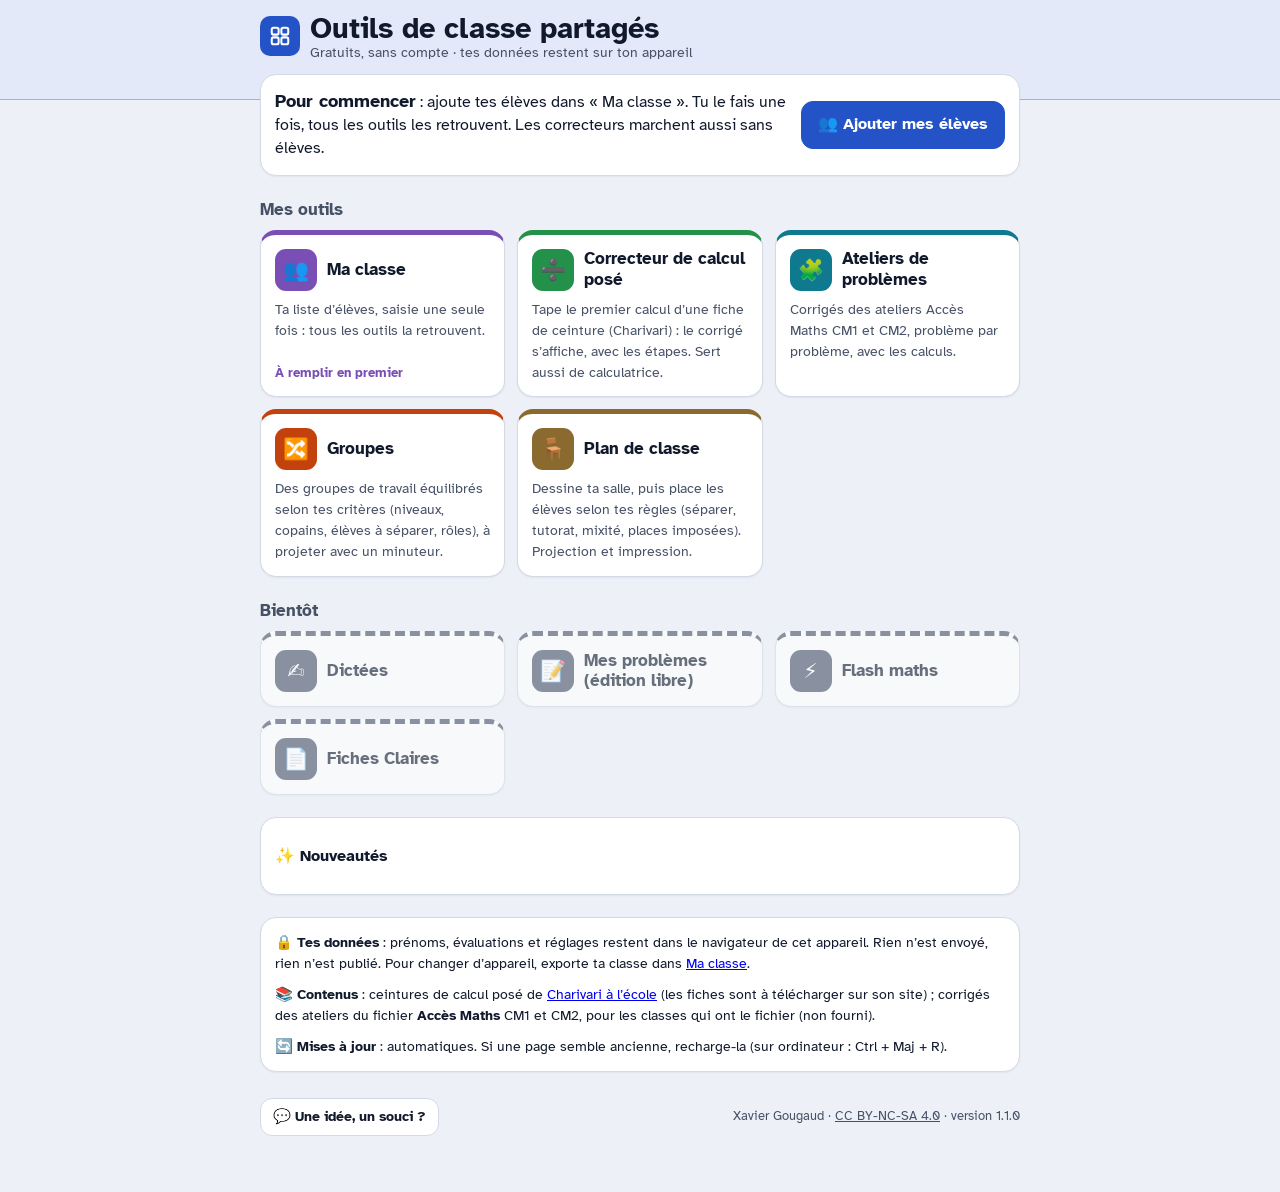
==== commit b0601698: "Kit 1.1.0 : Groupes et Plan de classe pour les collègues - groupes/ et plan/ : mêmes fichiers que da" ====
--- a/index.html
+++ b/index.html
@@ -13,6 +13,7 @@
   (même adresse github.io que Thêta sur l'appareil de Xavier).
 Licence : CC BY-NC-SA 4.0.
 Historique :
+- 1.1.0 (2026-11-21) Groupes et Plan de classe dans le kit (même fichier que dans Classe, commun/kit-db.js).
 - 1.0.0 (2026-11-21) portail, Ma classe, Correcteurs avec évaluations au choix sur l'appareil.
 -->
 <html lang="fr">
@@ -71,6 +72,7 @@
   <details class="encart carte" id="nouveautes">
     <summary>✨ Nouveautés</summary>
     <ul>
+      <li><b>21/11/2026 · version 1.1</b> : <b>Groupes</b> et <b>Plan de classe</b> arrivent. Ils utilisent les élèves de « Ma classe » ; les profils (copains, élèves à séparer, filles et garçons…) se règlent dans Groupes › Élèves et servent aussi au plan.</li>
       <li><b>21/11/2026 · version 1.0</b> : premier partage. « Ma classe » (liste d’élèves une seule fois, coller une liste, export ONDE), Correcteur de calcul posé et Ateliers de problèmes, avec évaluations A / AR / ECA / NA au choix.</li>
     </ul>
   </details>
@@ -89,7 +91,7 @@
 <div id="toast" class="toast" role="status"></div>
 <script src="commun/ma-classe.js"></script>
 <script>
-const VERSION = "1.0.0";
+const VERSION = "1.1.0";
 const MAIL = "xavier.gougaud@ac-nantes.fr";
 const $ = id => document.getElementById(id);
 const esc = t => String(t).replace(/[&<>"']/g, c => "&#" + c.charCodeAt(0) + ";");
@@ -97,9 +99,11 @@
 const OUTILS = [
   {id: "ma-classe", url: "ma-classe/", ico: "👥", c: "var(--outil-maclasse)", titre: "Ma classe", texte: "Ta liste d’élèves, saisie une seule fois : tous les outils la retrouvent."},
   {id: "calcul", url: "correcteur/", ico: "➗", c: "var(--outil-calcul)", titre: "Correcteur de calcul posé", texte: "Tape le premier calcul d’une fiche de ceinture (Charivari) : le corrigé s’affiche, avec les étapes. Sert aussi de calculatrice."},
-  {id: "problemes", url: "problemes/", ico: "🧩", c: "var(--outil-problemes)", titre: "Ateliers de problèmes", texte: "Corrigés des ateliers Accès Maths CM1 et CM2, problème par problème, avec les calculs."}
+  {id: "problemes", url: "problemes/", ico: "🧩", c: "var(--outil-problemes)", titre: "Ateliers de problèmes", texte: "Corrigés des ateliers Accès Maths CM1 et CM2, problème par problème, avec les calculs."},
+  {id: "groupes", url: "groupes/", ico: "🔀", c: "var(--outil-groupes)", titre: "Groupes", texte: "Des groupes de travail équilibrés selon tes critères (niveaux, copains, élèves à séparer, rôles), à projeter avec un minuteur."},
+  {id: "plan", url: "plan/", ico: "🪑", c: "var(--outil-plan)", titre: "Plan de classe", texte: "Dessine ta salle, puis place les élèves selon tes règles (séparer, tutorat, mixité, places imposées). Projection et impression."}
 ];
-const BIENTOT = [["🪑", "Plan de classe"], ["🔀", "Groupes"], ["✍️", "Dictées"], ["📝", "Mes problèmes (édition libre)"], ["⚡", "Flash maths"], ["📄", "Fiches Claires"]];
+const BIENTOT = [["✍️", "Dictées"], ["📝", "Mes problèmes (édition libre)"], ["⚡", "Flash maths"], ["📄", "Fiches Claires"]];
 function rendre() {
   const n = MaClasse.charger().eleves.length;
   $("depart").innerHTML = n
--- a/commun/charte.css
+++ b/commun/charte.css
@@ -3,14 +3,14 @@
 :root{
   --fond:#EDF1F7;--surface:#FFFFFF;--surface-2:#F4F6FA;--encre:#111A2C;--encre-douce:#475166;--trait:#D3DAE5;
   --action:#2453C7;--action-douce:#E3EBFD;--cm1:#2E8B57;--cm2:#D9772B;--valide:#1F7A45;--attention:#B45309;--danger:#B42318;
-  --outil-calcul:#23914A;--outil-problemes:#0F7A8F;--outil-maclasse:#7A4FB5;--outil-portail:#2453C7;
+  --outil-calcul:#23914A;--outil-problemes:#0F7A8F;--outil-maclasse:#7A4FB5;--outil-portail:#2453C7;--outil-groupes:#C2410C;--outil-plan:#8A6A2F;
   --police:"Atkinson Hyperlegible",system-ui,sans-serif;--arrondi-s:8px;--arrondi-m:12px;--arrondi-l:16px;--cible:48px;
   --outil:var(--action);--sur-outil:#FFFFFF;
 }
 @media (prefers-color-scheme:dark){:root{
   --fond:#0F1522;--surface:#172033;--surface-2:#1E2940;--encre:#E9EEF7;--encre-douce:#A3AEC2;--trait:#2C3852;
   --action:#7EA2FF;--action-douce:#1F2D52;--cm1:#5CC48A;--cm2:#F2A35E;--valide:#5CC97F;--attention:#F5A83C;--danger:#F97066;
-  --outil-calcul:#5CC97F;--outil-problemes:#3BB8D6;--outil-maclasse:#B79BEA;--outil-portail:#7EA2FF;--sur-outil:#0F1522;color-scheme:dark;
+  --outil-calcul:#5CC97F;--outil-problemes:#3BB8D6;--outil-maclasse:#B79BEA;--outil-portail:#7EA2FF;--outil-groupes:#F59E6B;--outil-plan:#D9B97A;--sur-outil:#0F1522;color-scheme:dark;
 }}
 *{box-sizing:border-box}
 body{margin:0;background:var(--fond);color:var(--encre);font:16px/1.45 var(--police)}
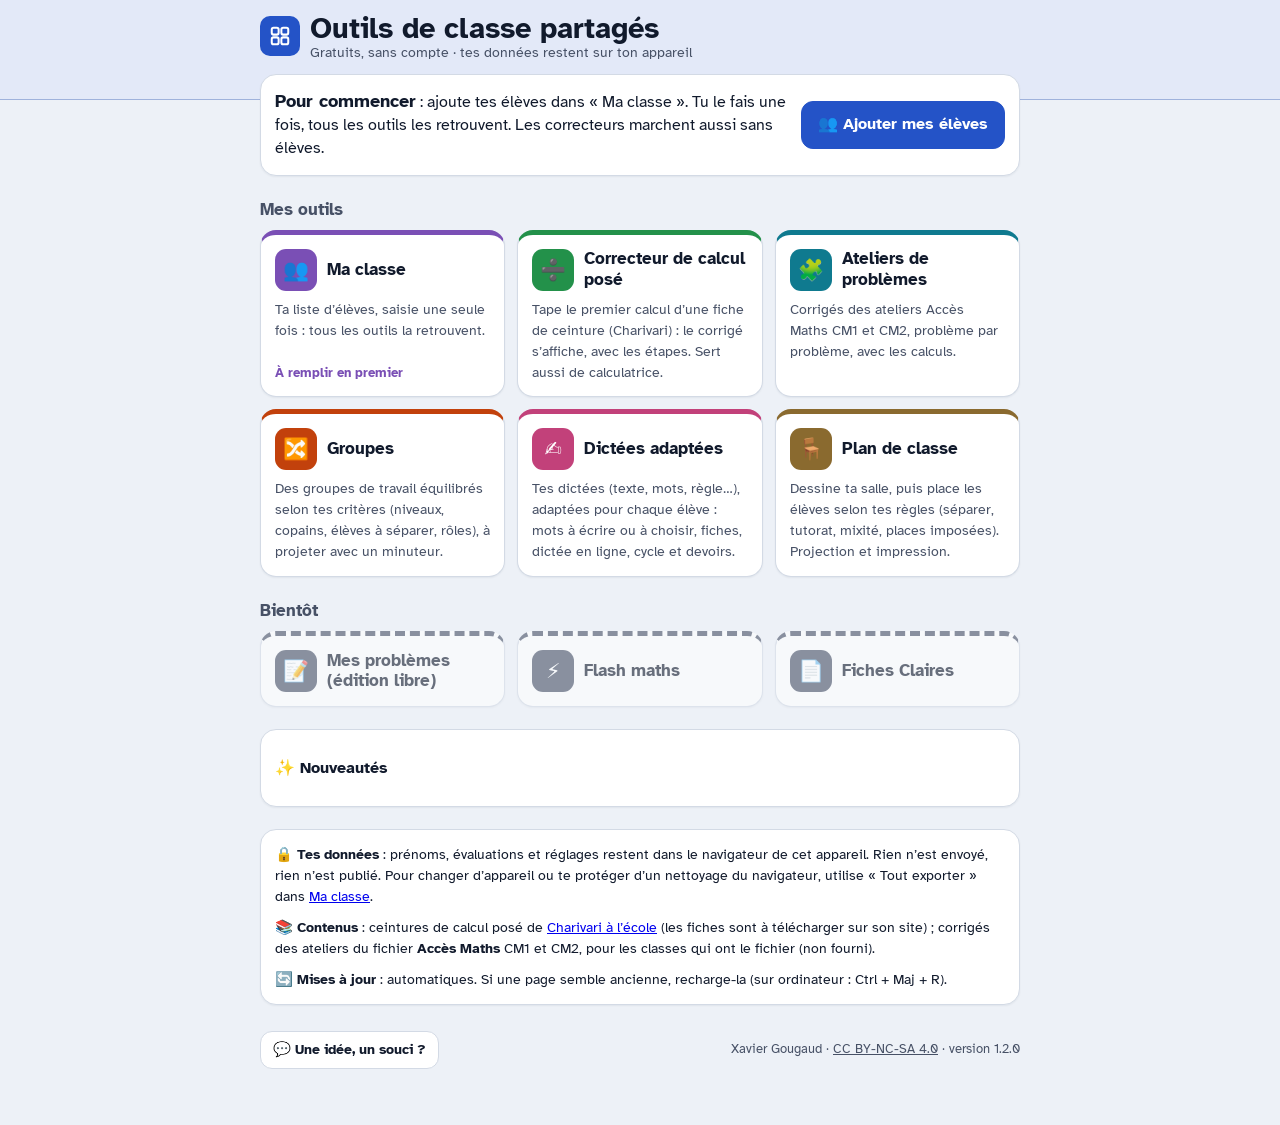
==== commit a1f084f3: "Kit 1.2.0 : Dictées adaptées, sauvegarde complète, rappel d'export - dictees/ : même fichier que dan" ====
--- a/index.html
+++ b/index.html
@@ -13,6 +13,7 @@
   (même adresse github.io que Thêta sur l'appareil de Xavier).
 Licence : CC BY-NC-SA 4.0.
 Historique :
+- 1.2.0 (2026-11-21) Dictées adaptées (dictees/, même fichier que dans Classe), sauvegarde complète et rappel d'export.
 - 1.1.0 (2026-11-21) Groupes et Plan de classe dans le kit (même fichier que dans Classe, commun/kit-db.js).
 - 1.0.0 (2026-11-21) portail, Ma classe, Correcteurs avec évaluations au choix sur l'appareil.
 -->
@@ -72,13 +73,14 @@
   <details class="encart carte" id="nouveautes">
     <summary>✨ Nouveautés</summary>
     <ul>
+      <li><b>21/11/2026 · version 1.2</b> : <b>Dictées adaptées</b> (tes textes, cycle de dictée réglable, devoirs à copier, projeter ou imprimer en étiquettes). « Tout exporter » dans Ma classe garde tout dans un seul fichier, avec un rappel tous les mois.</li>
       <li><b>21/11/2026 · version 1.1</b> : <b>Groupes</b> et <b>Plan de classe</b> arrivent. Ils utilisent les élèves de « Ma classe » ; les profils (copains, élèves à séparer, filles et garçons…) se règlent dans Groupes › Élèves et servent aussi au plan.</li>
       <li><b>21/11/2026 · version 1.0</b> : premier partage. « Ma classe » (liste d’élèves une seule fois, coller une liste, export ONDE), Correcteur de calcul posé et Ateliers de problèmes, avec évaluations A / AR / ECA / NA au choix.</li>
     </ul>
   </details>
 
   <div class="infos carte">
-    <p>🔒 <b>Tes données</b> : prénoms, évaluations et réglages restent dans le navigateur de cet appareil. Rien n’est envoyé, rien n’est publié. Pour changer d’appareil, exporte ta classe dans <a href="ma-classe/#s-sauve">Ma classe</a>.</p>
+    <p>🔒 <b>Tes données</b> : prénoms, évaluations et réglages restent dans le navigateur de cet appareil. Rien n’est envoyé, rien n’est publié. Pour changer d’appareil ou te protéger d’un nettoyage du navigateur, utilise « Tout exporter » dans <a href="ma-classe/#s-sauve">Ma classe</a>.</p>
     <p>📚 <b>Contenus</b> : ceintures de calcul posé de <a href="https://www.charivarialecole.fr/archives/8508">Charivari à l’école</a> (les fiches sont à télécharger sur son site) ; corrigés des ateliers du fichier <b>Accès Maths</b> CM1 et CM2, pour les classes qui ont le fichier (non fourni).</p>
     <p>🔄 <b>Mises à jour</b> : automatiques. Si une page semble ancienne, recharge-la (sur ordinateur : Ctrl + Maj + R).</p>
   </div>
@@ -91,7 +93,7 @@
 <div id="toast" class="toast" role="status"></div>
 <script src="commun/ma-classe.js"></script>
 <script>
-const VERSION = "1.1.0";
+const VERSION = "1.2.0";
 const MAIL = "xavier.gougaud@ac-nantes.fr";
 const $ = id => document.getElementById(id);
 const esc = t => String(t).replace(/[&<>"']/g, c => "&#" + c.charCodeAt(0) + ";");
@@ -101,14 +103,17 @@
   {id: "calcul", url: "correcteur/", ico: "➗", c: "var(--outil-calcul)", titre: "Correcteur de calcul posé", texte: "Tape le premier calcul d’une fiche de ceinture (Charivari) : le corrigé s’affiche, avec les étapes. Sert aussi de calculatrice."},
   {id: "problemes", url: "problemes/", ico: "🧩", c: "var(--outil-problemes)", titre: "Ateliers de problèmes", texte: "Corrigés des ateliers Accès Maths CM1 et CM2, problème par problème, avec les calculs."},
   {id: "groupes", url: "groupes/", ico: "🔀", c: "var(--outil-groupes)", titre: "Groupes", texte: "Des groupes de travail équilibrés selon tes critères (niveaux, copains, élèves à séparer, rôles), à projeter avec un minuteur."},
+  {id: "dictees", url: "dictees/", ico: "✍️", c: "var(--outil-dictees)", titre: "Dictées adaptées", texte: "Tes dictées (texte, mots, règle…), adaptées pour chaque élève : mots à écrire ou à choisir, fiches, dictée en ligne, cycle et devoirs."},
   {id: "plan", url: "plan/", ico: "🪑", c: "var(--outil-plan)", titre: "Plan de classe", texte: "Dessine ta salle, puis place les élèves selon tes règles (séparer, tutorat, mixité, places imposées). Projection et impression."}
 ];
-const BIENTOT = [["✍️", "Dictées"], ["📝", "Mes problèmes (édition libre)"], ["⚡", "Flash maths"], ["📄", "Fiches Claires"]];
+const BIENTOT = [["📝", "Mes problèmes (édition libre)"], ["⚡", "Flash maths"], ["📄", "Fiches Claires"]];
 function rendre() {
   const n = MaClasse.charger().eleves.length;
-  $("depart").innerHTML = n
+  const rappel = MaClasse.rappelDu() ? '<p style="flex-basis:100%;margin-top:8px">💾 <b>Pense à exporter ta sauvegarde</b> : tes données ne sont que sur cet appareil. <a href="ma-classe/#s-sauve">Exporter</a> · <button class="lien" type="button" id="plus-tard">Plus tard</button></p>' : "";
+  $("depart").innerHTML = rappel + (n
     ? '<p><b>👋 Bonjour !</b> Ta classe compte ' + n + " élève" + (n > 1 ? "s" : "") + ". Choisis un outil ci-dessous.</p><a class=\"btn doux\" href=\"ma-classe/\">👥 Ma classe</a>"
-    : '<p><b>Pour commencer</b> : ajoute tes élèves dans « Ma classe ». Tu le fais une fois, tous les outils les retrouvent. Les correcteurs marchent aussi sans élèves.</p><a class="btn plein" href="ma-classe/">👥 Ajouter mes élèves</a>';
+    : '<p><b>Pour commencer</b> : ajoute tes élèves dans « Ma classe ». Tu le fais une fois, tous les outils les retrouvent. Les correcteurs marchent aussi sans élèves.</p><a class="btn plein" href="ma-classe/">👥 Ajouter mes élèves</a>');
+  const pt = $("plus-tard"); if (pt) pt.onclick = () => { MaClasse.plusTard(); rendre(); };
   $("tuiles").innerHTML = OUTILS.map(o => {
     const etat = o.id === "ma-classe" ? (n ? n + " élève" + (n > 1 ? "s" : "") : "À remplir en premier")
       : (MaClasse.evalsOn(o.id) ? "👥 Évaluations activées" : "");
--- a/commun/charte.css
+++ b/commun/charte.css
@@ -3,14 +3,14 @@
 :root{
   --fond:#EDF1F7;--surface:#FFFFFF;--surface-2:#F4F6FA;--encre:#111A2C;--encre-douce:#475166;--trait:#D3DAE5;
   --action:#2453C7;--action-douce:#E3EBFD;--cm1:#2E8B57;--cm2:#D9772B;--valide:#1F7A45;--attention:#B45309;--danger:#B42318;
-  --outil-calcul:#23914A;--outil-problemes:#0F7A8F;--outil-maclasse:#7A4FB5;--outil-portail:#2453C7;--outil-groupes:#C2410C;--outil-plan:#8A6A2F;
+  --outil-calcul:#23914A;--outil-problemes:#0F7A8F;--outil-maclasse:#7A4FB5;--outil-portail:#2453C7;--outil-groupes:#C2410C;--outil-plan:#8A6A2F;--outil-dictees:#C2417A;
   --police:"Atkinson Hyperlegible",system-ui,sans-serif;--arrondi-s:8px;--arrondi-m:12px;--arrondi-l:16px;--cible:48px;
   --outil:var(--action);--sur-outil:#FFFFFF;
 }
 @media (prefers-color-scheme:dark){:root{
   --fond:#0F1522;--surface:#172033;--surface-2:#1E2940;--encre:#E9EEF7;--encre-douce:#A3AEC2;--trait:#2C3852;
   --action:#7EA2FF;--action-douce:#1F2D52;--cm1:#5CC48A;--cm2:#F2A35E;--valide:#5CC97F;--attention:#F5A83C;--danger:#F97066;
-  --outil-calcul:#5CC97F;--outil-problemes:#3BB8D6;--outil-maclasse:#B79BEA;--outil-portail:#7EA2FF;--outil-groupes:#F59E6B;--outil-plan:#D9B97A;--sur-outil:#0F1522;color-scheme:dark;
+  --outil-calcul:#5CC97F;--outil-problemes:#3BB8D6;--outil-maclasse:#B79BEA;--outil-portail:#7EA2FF;--outil-groupes:#F59E6B;--outil-plan:#D9B97A;--outil-dictees:#E886B0;--sur-outil:#0F1522;color-scheme:dark;
 }}
 *{box-sizing:border-box}
 body{margin:0;background:var(--fond);color:var(--encre);font:16px/1.45 var(--police)}
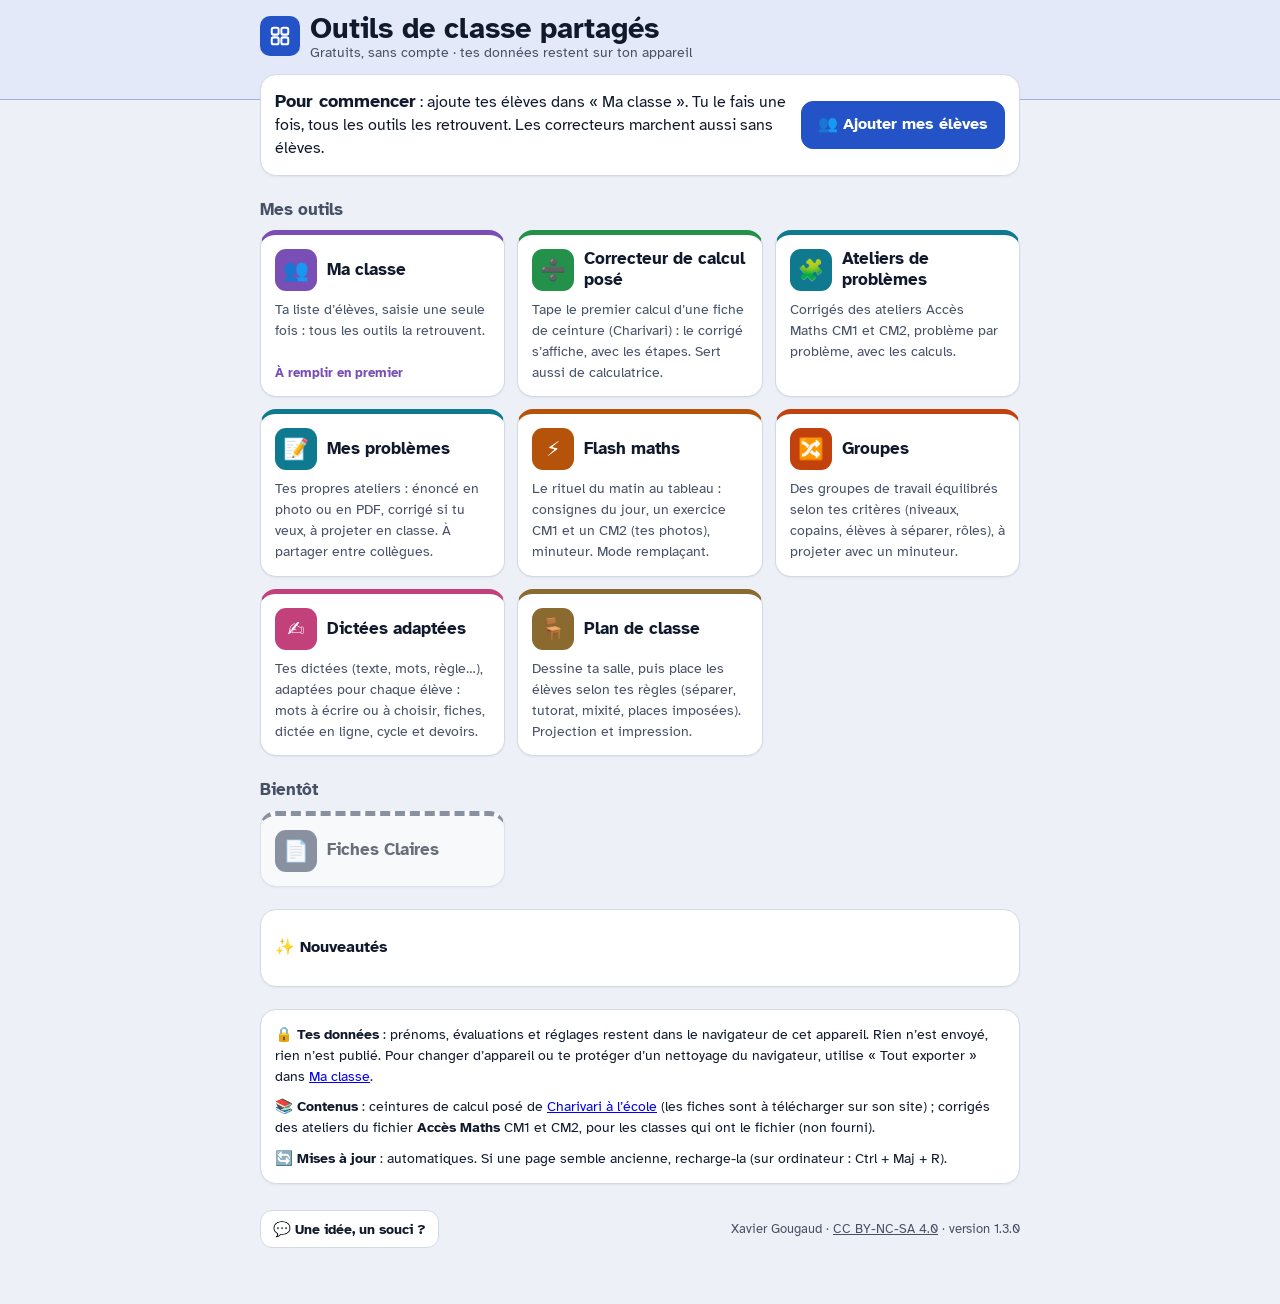
==== commit e0b5b2a3: "Kit 1.3.0 : Mes problèmes et Flash maths - problemes/?libre : ateliers du collègue, énoncé en photo " ====
--- a/index.html
+++ b/index.html
@@ -13,6 +13,7 @@
   (même adresse github.io que Thêta sur l'appareil de Xavier).
 Licence : CC BY-NC-SA 4.0.
 Historique :
+- 1.3.0 (2026-11-21) Mes problèmes (problemes/?libre) et Flash maths (flash/, même fichier que l'artéfact), images sur l'appareil (commun/kit-images.js).
 - 1.2.0 (2026-11-21) Dictées adaptées (dictees/, même fichier que dans Classe), sauvegarde complète et rappel d'export.
 - 1.1.0 (2026-11-21) Groupes et Plan de classe dans le kit (même fichier que dans Classe, commun/kit-db.js).
 - 1.0.0 (2026-11-21) portail, Ma classe, Correcteurs avec évaluations au choix sur l'appareil.
@@ -73,6 +74,7 @@
   <details class="encart carte" id="nouveautes">
     <summary>✨ Nouveautés</summary>
     <ul>
+      <li><b>21/11/2026 · version 1.3</b> : <b>Mes problèmes</b> (tes ateliers avec énoncé en photo ou PDF, corrigé facultatif, partage entre collègues) et <b>Flash maths</b> (tes exercices en photo). La sauvegarde « Tout exporter » garde aussi les photos.</li>
       <li><b>21/11/2026 · version 1.2</b> : <b>Dictées adaptées</b> (tes textes, cycle de dictée réglable, devoirs à copier, projeter ou imprimer en étiquettes). « Tout exporter » dans Ma classe garde tout dans un seul fichier, avec un rappel tous les mois.</li>
       <li><b>21/11/2026 · version 1.1</b> : <b>Groupes</b> et <b>Plan de classe</b> arrivent. Ils utilisent les élèves de « Ma classe » ; les profils (copains, élèves à séparer, filles et garçons…) se règlent dans Groupes › Élèves et servent aussi au plan.</li>
       <li><b>21/11/2026 · version 1.0</b> : premier partage. « Ma classe » (liste d’élèves une seule fois, coller une liste, export ONDE), Correcteur de calcul posé et Ateliers de problèmes, avec évaluations A / AR / ECA / NA au choix.</li>
@@ -93,7 +95,7 @@
 <div id="toast" class="toast" role="status"></div>
 <script src="commun/ma-classe.js"></script>
 <script>
-const VERSION = "1.2.0";
+const VERSION = "1.3.0";
 const MAIL = "xavier.gougaud@ac-nantes.fr";
 const $ = id => document.getElementById(id);
 const esc = t => String(t).replace(/[&<>"']/g, c => "&#" + c.charCodeAt(0) + ";");
@@ -102,11 +104,13 @@
   {id: "ma-classe", url: "ma-classe/", ico: "👥", c: "var(--outil-maclasse)", titre: "Ma classe", texte: "Ta liste d’élèves, saisie une seule fois : tous les outils la retrouvent."},
   {id: "calcul", url: "correcteur/", ico: "➗", c: "var(--outil-calcul)", titre: "Correcteur de calcul posé", texte: "Tape le premier calcul d’une fiche de ceinture (Charivari) : le corrigé s’affiche, avec les étapes. Sert aussi de calculatrice."},
   {id: "problemes", url: "problemes/", ico: "🧩", c: "var(--outil-problemes)", titre: "Ateliers de problèmes", texte: "Corrigés des ateliers Accès Maths CM1 et CM2, problème par problème, avec les calculs."},
+  {id: "mesproblemes", url: "problemes/?libre", ico: "📝", c: "var(--outil-problemes)", titre: "Mes problèmes", texte: "Tes propres ateliers : énoncé en photo ou en PDF, corrigé si tu veux, à projeter en classe. À partager entre collègues."},
+  {id: "flash", url: "flash/", ico: "⚡", c: "var(--outil-flash)", titre: "Flash maths", texte: "Le rituel du matin au tableau : consignes du jour, un exercice CM1 et un CM2 (tes photos), minuteur. Mode remplaçant."},
   {id: "groupes", url: "groupes/", ico: "🔀", c: "var(--outil-groupes)", titre: "Groupes", texte: "Des groupes de travail équilibrés selon tes critères (niveaux, copains, élèves à séparer, rôles), à projeter avec un minuteur."},
   {id: "dictees", url: "dictees/", ico: "✍️", c: "var(--outil-dictees)", titre: "Dictées adaptées", texte: "Tes dictées (texte, mots, règle…), adaptées pour chaque élève : mots à écrire ou à choisir, fiches, dictée en ligne, cycle et devoirs."},
   {id: "plan", url: "plan/", ico: "🪑", c: "var(--outil-plan)", titre: "Plan de classe", texte: "Dessine ta salle, puis place les élèves selon tes règles (séparer, tutorat, mixité, places imposées). Projection et impression."}
 ];
-const BIENTOT = [["📝", "Mes problèmes (édition libre)"], ["⚡", "Flash maths"], ["📄", "Fiches Claires"]];
+const BIENTOT = [["📄", "Fiches Claires"]];
 function rendre() {
   const n = MaClasse.charger().eleves.length;
   const rappel = MaClasse.rappelDu() ? '<p style="flex-basis:100%;margin-top:8px">💾 <b>Pense à exporter ta sauvegarde</b> : tes données ne sont que sur cet appareil. <a href="ma-classe/#s-sauve">Exporter</a> · <button class="lien" type="button" id="plus-tard">Plus tard</button></p>' : "";
--- a/commun/charte.css
+++ b/commun/charte.css
@@ -3,14 +3,14 @@
 :root{
   --fond:#EDF1F7;--surface:#FFFFFF;--surface-2:#F4F6FA;--encre:#111A2C;--encre-douce:#475166;--trait:#D3DAE5;
   --action:#2453C7;--action-douce:#E3EBFD;--cm1:#2E8B57;--cm2:#D9772B;--valide:#1F7A45;--attention:#B45309;--danger:#B42318;
-  --outil-calcul:#23914A;--outil-problemes:#0F7A8F;--outil-maclasse:#7A4FB5;--outil-portail:#2453C7;--outil-groupes:#C2410C;--outil-plan:#8A6A2F;--outil-dictees:#C2417A;
+  --outil-calcul:#23914A;--outil-problemes:#0F7A8F;--outil-maclasse:#7A4FB5;--outil-portail:#2453C7;--outil-groupes:#C2410C;--outil-plan:#8A6A2F;--outil-dictees:#C2417A;--outil-flash:#B45309;
   --police:"Atkinson Hyperlegible",system-ui,sans-serif;--arrondi-s:8px;--arrondi-m:12px;--arrondi-l:16px;--cible:48px;
   --outil:var(--action);--sur-outil:#FFFFFF;
 }
 @media (prefers-color-scheme:dark){:root{
   --fond:#0F1522;--surface:#172033;--surface-2:#1E2940;--encre:#E9EEF7;--encre-douce:#A3AEC2;--trait:#2C3852;
   --action:#7EA2FF;--action-douce:#1F2D52;--cm1:#5CC48A;--cm2:#F2A35E;--valide:#5CC97F;--attention:#F5A83C;--danger:#F97066;
-  --outil-calcul:#5CC97F;--outil-problemes:#3BB8D6;--outil-maclasse:#B79BEA;--outil-portail:#7EA2FF;--outil-groupes:#F59E6B;--outil-plan:#D9B97A;--outil-dictees:#E886B0;--sur-outil:#0F1522;color-scheme:dark;
+  --outil-calcul:#5CC97F;--outil-problemes:#3BB8D6;--outil-maclasse:#B79BEA;--outil-portail:#7EA2FF;--outil-groupes:#F59E6B;--outil-plan:#D9B97A;--outil-dictees:#E886B0;--outil-flash:#F5A83C;--sur-outil:#0F1522;color-scheme:dark;
 }}
 *{box-sizing:border-box}
 body{margin:0;background:var(--fond);color:var(--encre);font:16px/1.45 var(--police)}
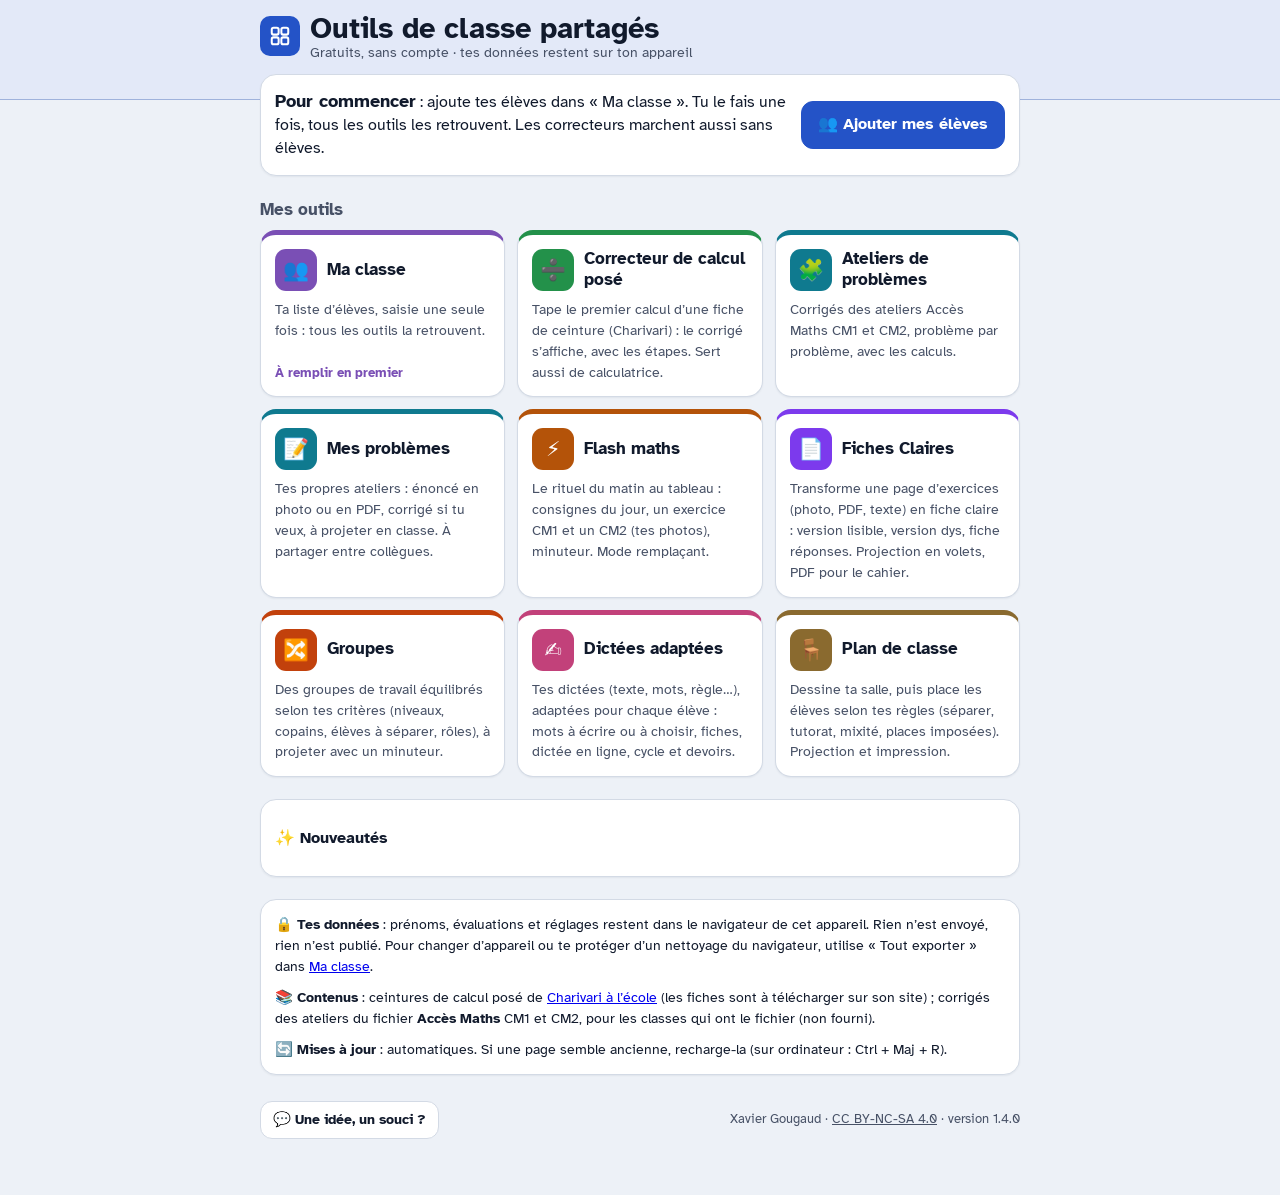
==== commit d2fb1779: "Kit 1.4.0 : Fiches Claires pour les collègues - fiches-claires/ : même fichier que dans Classe (v1.1" ====
--- a/index.html
+++ b/index.html
@@ -13,6 +13,7 @@
   (même adresse github.io que Thêta sur l'appareil de Xavier).
 Licence : CC BY-NC-SA 4.0.
 Historique :
+- 1.4.0 (2026-11-21) Fiches Claires (fiches-claires/, même fichier que dans Classe, sans la bibliothèque Ta Mallette).
 - 1.3.0 (2026-11-21) Mes problèmes (problemes/?libre) et Flash maths (flash/, même fichier que l'artéfact), images sur l'appareil (commun/kit-images.js).
 - 1.2.0 (2026-11-21) Dictées adaptées (dictees/, même fichier que dans Classe), sauvegarde complète et rappel d'export.
 - 1.1.0 (2026-11-21) Groupes et Plan de classe dans le kit (même fichier que dans Classe, commun/kit-db.js).
@@ -68,12 +69,13 @@
   <h2>Mes outils</h2>
   <div class="tuiles" id="tuiles"></div>
 
-  <h2>Bientôt</h2>
+  <h2 id="bientot-t">Bientôt</h2>
   <div class="tuiles" id="bientot"></div>
 
   <details class="encart carte" id="nouveautes">
     <summary>✨ Nouveautés</summary>
     <ul>
+      <li><b>21/11/2026 · version 1.4</b> : <b>Fiches Claires</b> arrive : tous les outils prévus sont là.</li>
       <li><b>21/11/2026 · version 1.3</b> : <b>Mes problèmes</b> (tes ateliers avec énoncé en photo ou PDF, corrigé facultatif, partage entre collègues) et <b>Flash maths</b> (tes exercices en photo). La sauvegarde « Tout exporter » garde aussi les photos.</li>
       <li><b>21/11/2026 · version 1.2</b> : <b>Dictées adaptées</b> (tes textes, cycle de dictée réglable, devoirs à copier, projeter ou imprimer en étiquettes). « Tout exporter » dans Ma classe garde tout dans un seul fichier, avec un rappel tous les mois.</li>
       <li><b>21/11/2026 · version 1.1</b> : <b>Groupes</b> et <b>Plan de classe</b> arrivent. Ils utilisent les élèves de « Ma classe » ; les profils (copains, élèves à séparer, filles et garçons…) se règlent dans Groupes › Élèves et servent aussi au plan.</li>
@@ -95,7 +97,7 @@
 <div id="toast" class="toast" role="status"></div>
 <script src="commun/ma-classe.js"></script>
 <script>
-const VERSION = "1.3.0";
+const VERSION = "1.4.0";
 const MAIL = "xavier.gougaud@ac-nantes.fr";
 const $ = id => document.getElementById(id);
 const esc = t => String(t).replace(/[&<>"']/g, c => "&#" + c.charCodeAt(0) + ";");
@@ -106,11 +108,12 @@
   {id: "problemes", url: "problemes/", ico: "🧩", c: "var(--outil-problemes)", titre: "Ateliers de problèmes", texte: "Corrigés des ateliers Accès Maths CM1 et CM2, problème par problème, avec les calculs."},
   {id: "mesproblemes", url: "problemes/?libre", ico: "📝", c: "var(--outil-problemes)", titre: "Mes problèmes", texte: "Tes propres ateliers : énoncé en photo ou en PDF, corrigé si tu veux, à projeter en classe. À partager entre collègues."},
   {id: "flash", url: "flash/", ico: "⚡", c: "var(--outil-flash)", titre: "Flash maths", texte: "Le rituel du matin au tableau : consignes du jour, un exercice CM1 et un CM2 (tes photos), minuteur. Mode remplaçant."},
+  {id: "fiches", url: "fiches-claires/", ico: "📄", c: "var(--outil-fiches)", titre: "Fiches Claires", texte: "Transforme une page d’exercices (photo, PDF, texte) en fiche claire : version lisible, version dys, fiche réponses. Projection en volets, PDF pour le cahier."},
   {id: "groupes", url: "groupes/", ico: "🔀", c: "var(--outil-groupes)", titre: "Groupes", texte: "Des groupes de travail équilibrés selon tes critères (niveaux, copains, élèves à séparer, rôles), à projeter avec un minuteur."},
   {id: "dictees", url: "dictees/", ico: "✍️", c: "var(--outil-dictees)", titre: "Dictées adaptées", texte: "Tes dictées (texte, mots, règle…), adaptées pour chaque élève : mots à écrire ou à choisir, fiches, dictée en ligne, cycle et devoirs."},
   {id: "plan", url: "plan/", ico: "🪑", c: "var(--outil-plan)", titre: "Plan de classe", texte: "Dessine ta salle, puis place les élèves selon tes règles (séparer, tutorat, mixité, places imposées). Projection et impression."}
 ];
-const BIENTOT = [["📄", "Fiches Claires"]];
+const BIENTOT = [];
 function rendre() {
   const n = MaClasse.charger().eleves.length;
   const rappel = MaClasse.rappelDu() ? '<p style="flex-basis:100%;margin-top:8px">💾 <b>Pense à exporter ta sauvegarde</b> : tes données ne sont que sur cet appareil. <a href="ma-classe/#s-sauve">Exporter</a> · <button class="lien" type="button" id="plus-tard">Plus tard</button></p>' : "";
@@ -123,6 +126,7 @@
       : (MaClasse.evalsOn(o.id) ? "👥 Évaluations activées" : "");
     return '<a class="tuile-o" style="--c:' + o.c + '" href="' + o.url + '"><span class="tete"><span class="ico" aria-hidden="true">' + o.ico + "</span><h3>" + esc(o.titre) + "</h3></span><p>" + esc(o.texte) + "</p>" + (etat ? '<span class="etat">' + esc(etat) + "</span>" : "") + "</a>";
   }).join("");
+  $("bientot-t").hidden = !BIENTOT.length;
   $("bientot").innerHTML = BIENTOT.map(([i, t]) => '<div class="tuile-o bientot" style="--c:var(--encre-douce)"><span class="tete"><span class="ico" aria-hidden="true">' + i + "</span><h3>" + esc(t) + "</h3></span></div>").join("");
 }
 $("retour-mail").href = "mailto:" + MAIL + "?subject=" + encodeURIComponent("Outils de classe partagés : une idée, un souci") +
--- a/commun/charte.css
+++ b/commun/charte.css
@@ -3,14 +3,14 @@
 :root{
   --fond:#EDF1F7;--surface:#FFFFFF;--surface-2:#F4F6FA;--encre:#111A2C;--encre-douce:#475166;--trait:#D3DAE5;
   --action:#2453C7;--action-douce:#E3EBFD;--cm1:#2E8B57;--cm2:#D9772B;--valide:#1F7A45;--attention:#B45309;--danger:#B42318;
-  --outil-calcul:#23914A;--outil-problemes:#0F7A8F;--outil-maclasse:#7A4FB5;--outil-portail:#2453C7;--outil-groupes:#C2410C;--outil-plan:#8A6A2F;--outil-dictees:#C2417A;--outil-flash:#B45309;
+  --outil-calcul:#23914A;--outil-problemes:#0F7A8F;--outil-maclasse:#7A4FB5;--outil-portail:#2453C7;--outil-groupes:#C2410C;--outil-plan:#8A6A2F;--outil-dictees:#C2417A;--outil-flash:#B45309;--outil-fiches:#7C3AED;
   --police:"Atkinson Hyperlegible",system-ui,sans-serif;--arrondi-s:8px;--arrondi-m:12px;--arrondi-l:16px;--cible:48px;
   --outil:var(--action);--sur-outil:#FFFFFF;
 }
 @media (prefers-color-scheme:dark){:root{
   --fond:#0F1522;--surface:#172033;--surface-2:#1E2940;--encre:#E9EEF7;--encre-douce:#A3AEC2;--trait:#2C3852;
   --action:#7EA2FF;--action-douce:#1F2D52;--cm1:#5CC48A;--cm2:#F2A35E;--valide:#5CC97F;--attention:#F5A83C;--danger:#F97066;
-  --outil-calcul:#5CC97F;--outil-problemes:#3BB8D6;--outil-maclasse:#B79BEA;--outil-portail:#7EA2FF;--outil-groupes:#F59E6B;--outil-plan:#D9B97A;--outil-dictees:#E886B0;--outil-flash:#F5A83C;--sur-outil:#0F1522;color-scheme:dark;
+  --outil-calcul:#5CC97F;--outil-problemes:#3BB8D6;--outil-maclasse:#B79BEA;--outil-portail:#7EA2FF;--outil-groupes:#F59E6B;--outil-plan:#D9B97A;--outil-dictees:#E886B0;--outil-flash:#F5A83C;--outil-fiches:#B794F6;--sur-outil:#0F1522;color-scheme:dark;
 }}
 *{box-sizing:border-box}
 body{margin:0;background:var(--fond);color:var(--encre);font:16px/1.45 var(--police)}
